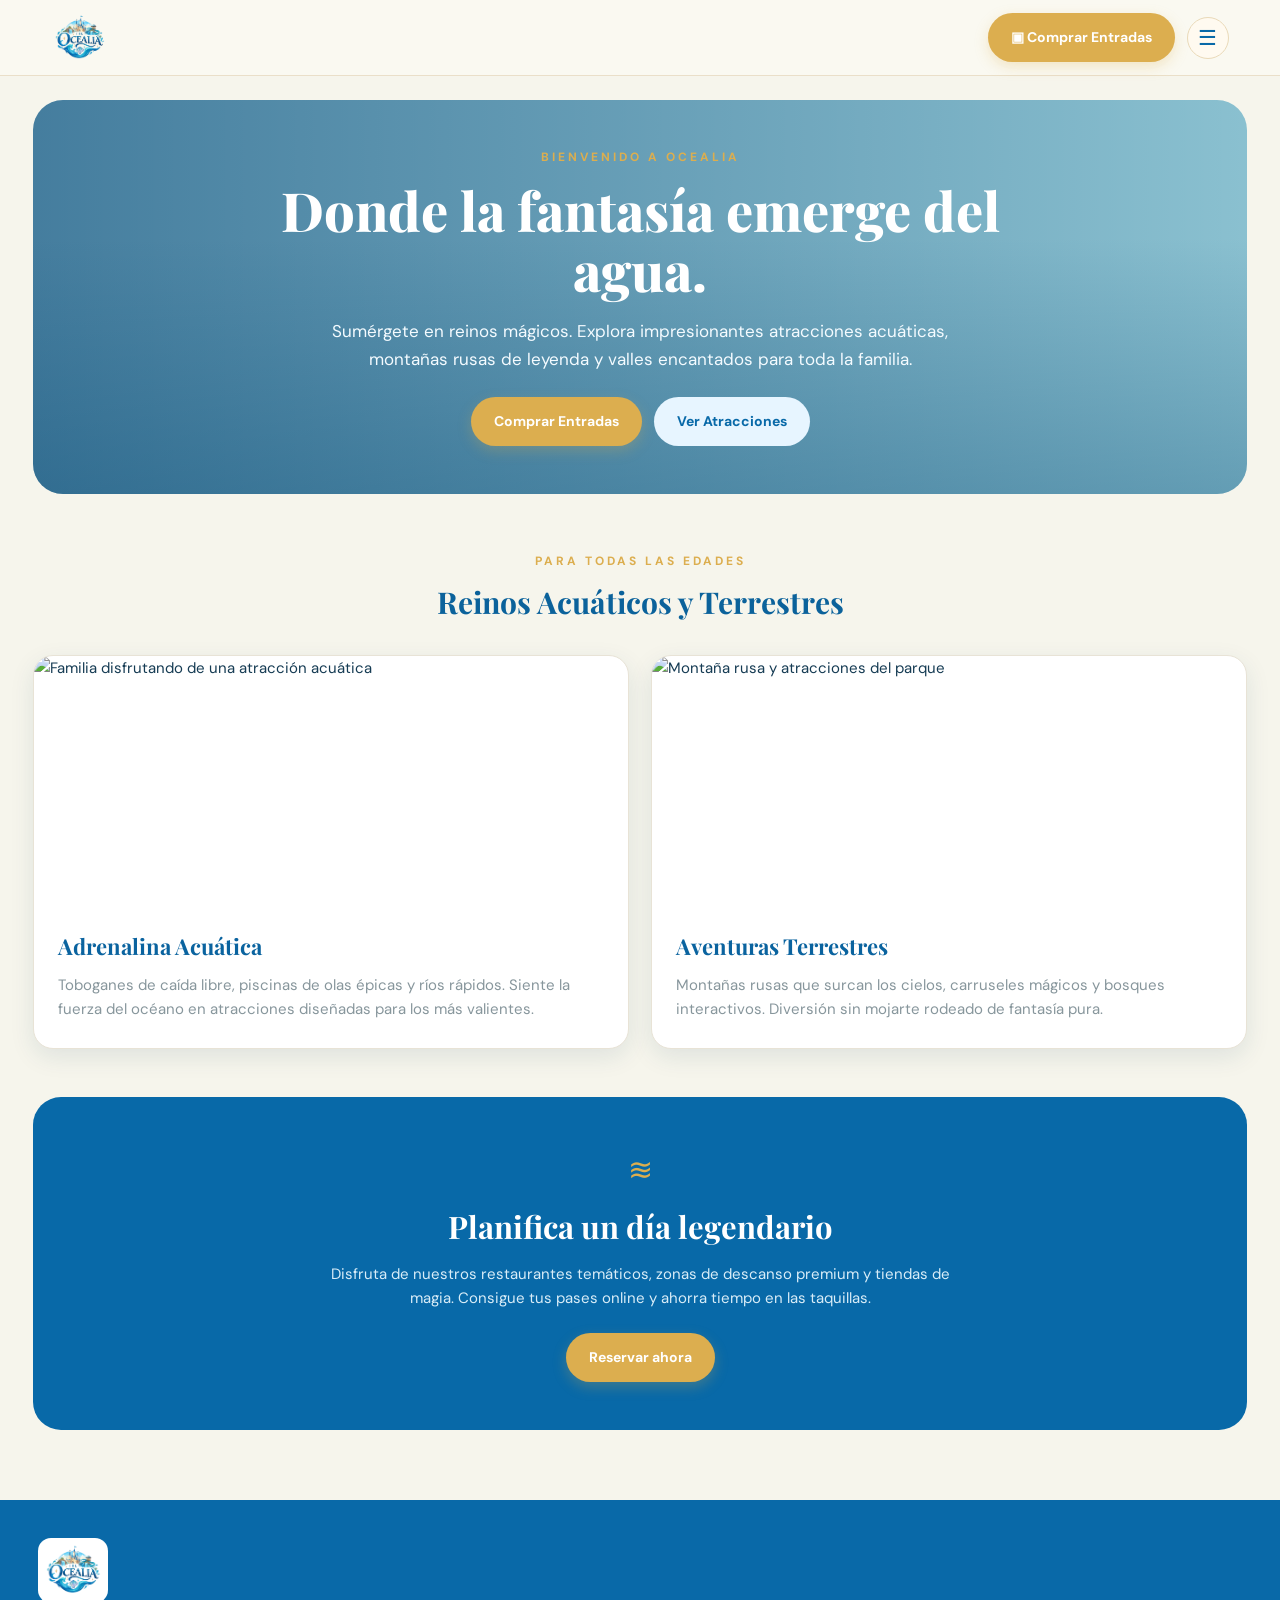
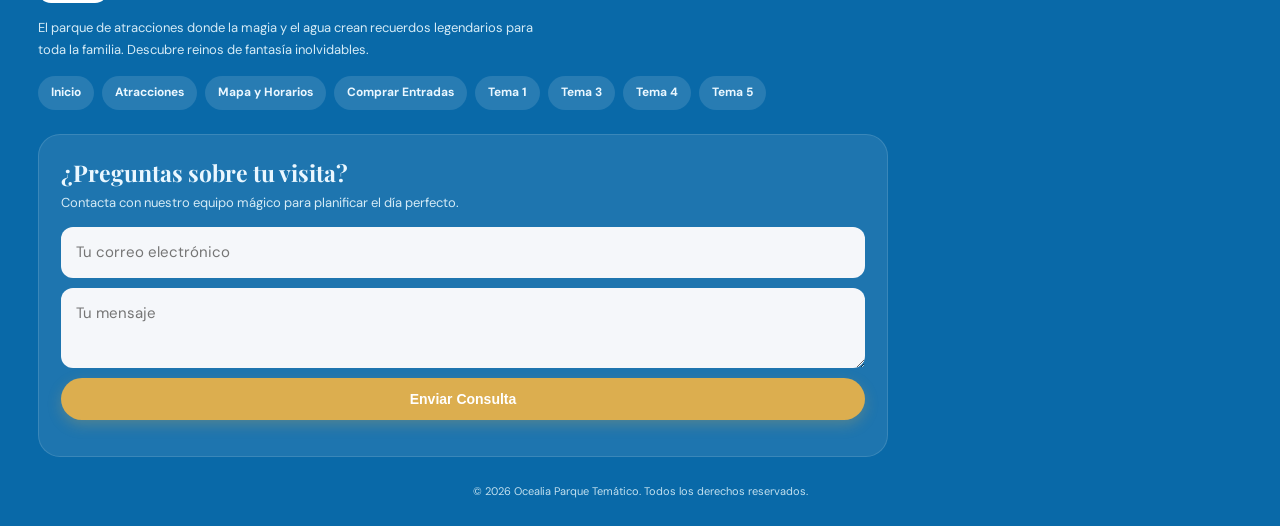
==== index.html @ dab4004b "first commit" ====
<!doctype html><html lang="es"><head><meta charset="utf-8"><meta name="viewport" content="width=device-width,initial-scale=1"><meta name="theme-color" content="#0869a8"><title>Parque de Atracciones Fantasía Acuática | Ocealia</title><link rel="stylesheet" href="styles.css"></head><body><header class="site-header"><a class="brand" href="index.html" aria-label="Ocealia inicio"><img src="assets/logo-ocealia.png" alt="Logotipo de Ocealia"></a><div class="header-actions"><a class="btn btn-gold" href="attractions.html">▣ Comprar Entradas</a><button class="menu-toggle" aria-label="Abrir menú" aria-expanded="false">☰</button></div><nav class="nav"><a href="index.html">Inicio</a><a href="attractions.html">Atracciones</a><a href="careers.html">Tema 1</a><a href="tema2.html">Tema 2</a><a href="tema3.html">Tema 3</a><a href="tema4.html">Tema 4</a><a href="tema5.html">Tema 5</a></nav></header><main><section class="hero"><div class="hero-content"><div class="eyebrow">Bienvenido a Ocealia</div><h1>Donde la fantasía emerge del agua.</h1><p>Sumérgete en reinos mágicos. Explora impresionantes atracciones acuáticas, montañas rusas de leyenda y valles encantados para toda la familia.</p><div class="hero-buttons"><a class="btn btn-gold" href="#entradas">Comprar Entradas</a><a class="btn btn-light" href="attractions.html">Ver Atracciones</a></div></div></section><section class="section-heading"><div class="eyebrow">Para todas las edades</div><h2>Reinos Acuáticos y Terrestres</h2></section><section class="feature-grid"><article class="feature-card"><img src="https://files.cdn-files-a.com/uploads/12436920/800_6ad27c5ea5ab6.jpg" alt="Familia disfrutando de una atracción acuática"><div class="feature-copy"><h3>Adrenalina Acuática</h3><p>Toboganes de caída libre, piscinas de olas épicas y ríos rápidos. Siente la fuerza del océano en atracciones diseñadas para los más valientes.</p></div></article><article class="feature-card"><img src="https://files.cdn-files-a.com/uploads/12436920/800_6ad27c717a47e.png" alt="Montaña rusa y atracciones del parque"><div class="feature-copy"><h3>Aventuras Terrestres</h3><p>Montañas rusas que surcan los cielos, carruseles mágicos y bosques interactivos. Diversión sin mojarte rodeado de fantasía pura.</p></div></article></section><section class="blue-cta" id="entradas"><div class="wave">≋</div><h2>Planifica un día legendario</h2><p>Disfruta de nuestros restaurantes temáticos, zonas de descanso premium y tiendas de magia. Consigue tus pases online y ahorra tiempo en las taquillas.</p><a class="btn btn-gold" href="attractions.html">Reservar ahora</a></section></main><footer class="footer"><div class="footer-inner"><img class="footer-brand" src="assets/logo-ocealia.png" alt="Ocealia"><p>El parque de atracciones donde la magia y el agua crean recuerdos legendarios para toda la familia. Descubre reinos de fantasía inolvidables.</p><nav class="footer-links"><a href="index.html">Inicio</a><a href="attractions.html">Atracciones</a><a href="tema2.html">Mapa y Horarios</a><a href="index.html#entradas">Comprar Entradas</a><a href="careers.html">Tema 1</a><a href="tema3.html">Tema 3</a><a href="tema4.html">Tema 4</a><a href="tema5.html">Tema 5</a></nav><div class="contact-box"><h3>¿Preguntas sobre tu visita?</h3><p>Contacta con nuestro equipo mágico para planificar el día perfecto.</p><form data-demo><div class="form-row"><input type="email" placeholder="Tu correo electrónico" required><textarea placeholder="Tu mensaje" required></textarea></div><button class="btn btn-gold" type="submit">Enviar Consulta</button><p class="form-message" aria-live="polite"></p></form></div><div class="copyright">© 2026 Ocealia Parque Temático. Todos los derechos reservados.</div></div></footer><script src="script.js"></script></body></html>
---- styles.css ----
@import url('https://fonts.googleapis.com/css2?family=DM+Sans:wght@400;500;600;700&family=Playfair+Display:wght@600;700;800&display=swap');
:root{--blue:#0869a8;--blue2:#0879bb;--deep:#064e81;--gold:#dcae4f;--cream:#f6f5ec;--ink:#153b53;--muted:#788d96;--white:#fff;--shadow:0 8px 24px rgba(15,69,94,.10)}*{box-sizing:border-box}html{scroll-behavior:smooth}body{margin:0;background:var(--cream);color:var(--ink);font-family:'DM Sans',Arial,sans-serif;font-size:15px;line-height:1.65}a{color:inherit;text-decoration:none}img{max-width:100%;display:block}.site-header{height:76px;padding:12px clamp(18px,4vw,56px);display:flex;align-items:center;justify-content:space-between;background:rgba(250,249,241,.96);border-bottom:1px solid #eadfc9;position:sticky;top:0;z-index:10}.brand img{width:58px;height:52px;object-fit:contain}.header-actions{display:flex;align-items:center;gap:12px}.btn{border:0;border-radius:999px;padding:13px 23px;display:inline-flex;align-items:center;justify-content:center;font-weight:700;font-size:14px;cursor:pointer;transition:transform .2s,filter .2s}.btn:hover{transform:translateY(-2px);filter:brightness(1.04)}.btn-gold{background:var(--gold);color:white;box-shadow:0 5px 14px #d9ad4b44}.btn-light{background:#e7f5ff;color:var(--blue)}.menu-toggle{width:42px;height:42px;border-radius:50%;border:1px solid #e9d9b8;background:#fffaf0;color:var(--blue);font-size:21px;cursor:pointer}.nav{display:none;position:absolute;right:24px;top:68px;background:white;padding:14px;border-radius:16px;box-shadow:var(--shadow);min-width:210px}.nav.open{display:grid;gap:4px}.nav a{padding:9px 12px;border-radius:9px}.nav a:hover{background:#edf7fb;color:var(--blue)}main{max-width:1320px;margin:auto;padding:24px clamp(14px,2.6vw,34px) 70px}.hero{min-height:370px;border-radius:30px;overflow:hidden;position:relative;display:flex;align-items:center;justify-content:center;text-align:center;color:#fff;padding:48px 7%;background:linear-gradient(90deg,rgba(0,79,128,.72),rgba(0,125,172,.44)),url('https://files.cdn-files-a.com/uploads/12436920/800_6ad27c0fa3b76.jpg') center/cover}.hero:after{content:'';position:absolute;inset:0;background:linear-gradient(0deg,rgba(0,67,110,.28),transparent 65%);pointer-events:none}.hero-content{position:relative;z-index:1;max-width:780px}.eyebrow{font-size:12px;letter-spacing:3px;text-transform:uppercase;color:var(--gold);font-weight:700}.hero h1,.page-intro h1{font:800 clamp(32px,5vw,54px)/1.12 'Playfair Display',Georgia,serif;margin:12px 0 16px}.hero p{max-width:690px;margin:0 auto 24px;color:#f4fbff;font-size:17px}.hero-buttons{display:flex;gap:12px;justify-content:center;flex-wrap:wrap}.section-heading{text-align:center;margin:58px auto 28px}.section-heading h2,.blue-cta h2,.page-intro h1{font-family:'Playfair Display',Georgia,serif}.section-heading h2{font-size:30px;margin:6px 0 8px;color:#0b629b}.section-heading p{color:#78909a;margin:0}.feature-grid{display:grid;grid-template-columns:repeat(2,minmax(0,1fr));gap:22px}.feature-card,.attraction-card,.info-card,.job-card{background:white;border:1px solid #e8e3d6;border-radius:20px;overflow:hidden;box-shadow:var(--shadow)}.feature-card img{height:250px;width:100%;object-fit:cover}.feature-copy{padding:22px 24px 26px}.feature-copy h3,.attraction-copy h3{font-family:'Playfair Display',Georgia,serif;margin:0 0 8px;color:#0a639f;font-size:22px}.feature-copy p{margin:0;color:#87969c}.blue-cta{margin:48px 0 0;border-radius:28px;background:var(--blue);color:white;text-align:center;padding:48px 24px}.blue-cta .wave{font-size:30px;color:var(--gold)}.blue-cta h2{font-size:31px;margin:6px 0 10px}.blue-cta p{max-width:650px;margin:0 auto 22px;color:#d9edf8}.page-intro{text-align:center;padding:34px 8% 25px}.page-intro h1{font-size:clamp(34px,4.5vw,50px);color:#075f99}.page-intro p{max-width:820px;margin:12px auto;color:#7c8f96}.pills{display:flex;gap:9px;justify-content:center;flex-wrap:wrap;margin:18px 0}.pill{font-size:12px;border-radius:99px;background:#e5f4fb;color:#0a6ba6;padding:7px 13px;font-weight:700}.attraction-grid{display:grid;grid-template-columns:repeat(2,minmax(0,1fr));gap:18px}.attraction-card{border-radius:17px}.attraction-card img{height:210px;width:100%;object-fit:cover;background:#c8e8f2}.attraction-copy{padding:16px 18px 18px}.tag-row{display:flex;gap:7px;align-items:center;flex-wrap:wrap;margin-bottom:8px}.tag{font-size:10px;text-transform:uppercase;letter-spacing:.7px;font-weight:800;color:#0c77b6}.tag.gold{color:#c28d2d}.attraction-copy h3{font-size:19px}.attraction-copy p{font-size:13px;color:#81939a;margin:6px 0}.stars{color:#e1b346;letter-spacing:2px;font-size:13px}.section-title-row{display:flex;justify-content:space-between;align-items:end;margin:36px 0 16px}.section-title-row h2{font:700 28px 'Playfair Display',Georgia,serif;color:#08649e;margin:0}.section-title-row p{margin:4px 0;color:#82939a}.footer{background:#0969a8;color:#eaf7ff;padding:38px clamp(16px,3vw,38px) 26px}.footer-inner{max-width:1320px;margin:auto}.footer-brand{width:70px;height:65px;object-fit:contain;background:#fff;border-radius:13px;padding:4px;margin-bottom:14px}.footer p{font-size:13px;max-width:500px;color:#d5ebf6}.footer-links{display:flex;gap:8px;flex-wrap:wrap;margin:16px 0 24px}.footer-links a{background:#ffffff20;border-radius:99px;padding:7px 13px;font-size:12px;font-weight:700}.contact-box{background:#ffffff16;border:1px solid #ffffff20;border-radius:22px;padding:22px;max-width:850px}.contact-box h3{font:700 23px 'Playfair Display',Georgia,serif;margin:0 0 4px}.contact-box p{margin:0 0 14px}.form-row{display:grid;gap:10px}.contact-box input,.contact-box textarea,.contact-box select{width:100%;border:0;border-radius:12px;background:#f5f7fa;padding:13px 15px;font:inherit;color:#345}.contact-box textarea{min-height:80px;resize:vertical}.contact-box .btn{width:100%;margin-top:10px}.copyright{text-align:center;color:#c2e0ef;font-size:11px;margin:25px auto 0}.two-col{display:grid;grid-template-columns:repeat(2,minmax(0,1fr));gap:16px}.info-card{padding:20px}.info-card h3{font:700 19px 'Playfair Display',Georgia,serif;color:#0868a5;margin:0 0 7px}.info-card p{color:#7e9199;margin:0;font-size:14px}.career-hero{display:grid;grid-template-columns:1fr 1fr;gap:22px;align-items:center;padding:30px 0}.career-hero img{width:100%;height:280px;object-fit:cover;border-radius:22px;box-shadow:var(--shadow)}.career-hero h1{font:800 clamp(30px,4vw,46px)/1.15 'Playfair Display',Georgia,serif;color:#08649e;margin:10px 0}.career-hero p{color:#7c8e95}.process-grid{display:grid;grid-template-columns:repeat(2,minmax(0,1fr));gap:12px}.step{background:white;border:1px solid #e7dfcf;border-radius:15px;padding:16px}.step b{display:block;color:var(--gold);font:800 20px 'Playfair Display',Georgia,serif}.job-list{display:grid;gap:10px}.job-card{padding:17px 20px;display:flex;align-items:flex-start;justify-content:space-between;gap:14px}.job-card h3{margin:0;font:700 18px 'Playfair Display',Georgia,serif;color:#0768a4}.job-card p{margin:4px 0;color:#819198;font-size:13px}.job-card .pill{white-space:nowrap;align-self:center}.empty-hero{padding:46px 20px;text-align:center;background:linear-gradient(135deg,#e4f6fa,#f8f5e9);border-radius:24px}.empty-hero h1{font:800 42px 'Playfair Display',Georgia,serif;color:#08649e;margin:0 0 10px}.empty-hero p{color:#718b95;max-width:620px;margin:auto}.filters{display:flex;gap:8px;flex-wrap:wrap;justify-content:center;margin:18px 0 25px}.filters button{border:1px solid #d5e8ee;background:#fff;border-radius:99px;padding:9px 14px;color:#0870aa;font:600 12px 'DM Sans',sans-serif;cursor:pointer}.filters button.active{background:var(--blue);color:white}.hidden{display:none!important}@media(max-width:700px){.site-header{height:64px;padding:8px 14px}.brand img{width:48px;height:46px}.header-actions>.btn{padding:10px 13px;font-size:11px}.menu-toggle{width:37px;height:37px}.hero{min-height:340px;border-radius:22px;padding:34px 7%}.hero p{font-size:14px}.feature-grid,.attraction-grid,.two-col,.career-hero{grid-template-columns:1fr}.feature-card img{height:210px}.attraction-card img{height:190px}.section-heading{margin-top:42px}.blue-cta{padding:36px 18px}.blue-cta h2{font-size:26px}.page-intro{padding:25px 2% 16px}.career-hero img{height:220px}.job-card{display:block}.job-card .pill{display:inline-flex;margin-top:8px}.process-grid{grid-template-columns:1fr}.contact-box{padding:17px}.footer{padding:30px 15px 22px}}

/* Estilos compatibles para las secciones de Recursos Humanos de careers.html */
.career-section{padding:34px 0 12px}
.career-section>.container{max-width:1320px;margin:0 auto;padding:0 clamp(14px,2.6vw,34px)}
.career-section h2{font:700 clamp(25px,3vw,32px)/1.2 'Playfair Display',Georgia,serif;color:#08649e;margin:5px 0 12px}
.career-section h3{font:700 18px/1.3 'Playfair Display',Georgia,serif;color:#0868a5;margin:0 0 8px}
.career-section p{color:#7e9199}
.person-grid,.service-grid,.job-grid{display:grid;grid-template-columns:repeat(2,minmax(0,1fr));gap:12px;margin:18px 0 24px}
.person,.process-step{background:#fff;border:1px solid #e8e3d6;border-radius:16px;padding:18px;box-shadow:var(--shadow)}
.person h3{margin-bottom:6px}
.person b{color:#0a6ba6;font-size:13px}
.person p,.process-step p{font-size:13px;color:#7e9199;margin:6px 0 0}
.service-grid .info-card{padding:18px 20px}
.service-grid .info-card:not(:has(p)){font-weight:700;color:#0868a5;display:flex;align-items:center;min-height:66px}
.filters .tag{display:inline-flex;background:#e5f4fb;border:1px solid #d5e8ee;border-radius:999px;padding:8px 13px;color:#0870aa;font-size:12px;letter-spacing:0;text-transform:none}
.process-grid{margin:18px 0 26px}
.process-step .number{font:800 20px 'Playfair Display',Georgia,serif;color:var(--gold);margin-bottom:5px}
.job-grid{grid-template-columns:1fr}
.job-grid .job-card{display:block;padding:18px 20px}
.job-grid .job-card .tag{display:inline-flex;background:#e5f4fb;border-radius:999px;padding:5px 10px;margin-bottom:8px}
.job-grid .job-card h3{margin-bottom:6px}
.job-grid .small{display:inline-block;color:#b1842d;font-size:12px;font-weight:700;margin-top:7px}
.form-panel{background:var(--blue);color:#fff;border-radius:22px;padding:24px;margin:28px 0 8px}
.form-panel h2{color:#fff!important}
.form-panel p{color:#d9edf8}
.form-panel form{display:grid;gap:10px}
.form-panel input,.form-panel select,.form-panel textarea{width:100%;border:0;border-radius:11px;background:#f5f7fa;padding:12px 14px;font:inherit;color:#345}
.form-panel .btn{background:var(--gold);color:white;width:100%}
.form-panel .notice{font-size:13px;color:#fff}
.actions{display:flex;gap:10px;flex-wrap:wrap;justify-content:center;margin-top:18px}
.btn.light{background:#e7f5ff;color:var(--blue)}
@media(max-width:700px){.career-section{padding-top:24px}.person-grid,.service-grid,.job-grid{grid-template-columns:1fr}.form-panel{padding:18px}.career-section>.container{padding-left:14px;padding-right:14px}}

/* Tarjetas de los apartados de Recursos Humanos */
.hr-functions .info-card,.hr-pillars .info-card,.hr-benefits .info-card{position:relative;min-height:92px;padding:20px 22px 20px 64px;display:flex;flex-direction:column;justify-content:center;transition:transform .2s,box-shadow .2s}
.hr-functions .info-card:hover,.hr-pillars .info-card:hover,.hr-benefits .info-card:hover{transform:translateY(-3px);box-shadow:0 12px 28px #174b6417}
.hr-functions .info-card h3,.hr-pillars .info-card h3,.hr-benefits .info-card h3{margin:0 0 5px}
.hr-functions .info-card p,.hr-pillars .info-card p,.hr-benefits .info-card p{margin:0}
.hr-number,.hr-symbol{position:absolute;left:19px;top:50%;transform:translateY(-50%);width:32px;height:32px;border-radius:50%;display:flex;align-items:center;justify-content:center;background:#e5f4fb;color:#0870aa;font-weight:800;font-size:12px}
.hr-symbol{background:#fbf1d9;color:#b1842d;font-size:18px}
.hr-benefits .info-card{min-height:120px}
@media(max-width:700px){.hr-functions .info-card,.hr-pillars .info-card,.hr-benefits .info-card{min-height:80px;padding:17px 16px 17px 58px}.hr-number,.hr-symbol{left:15px}}
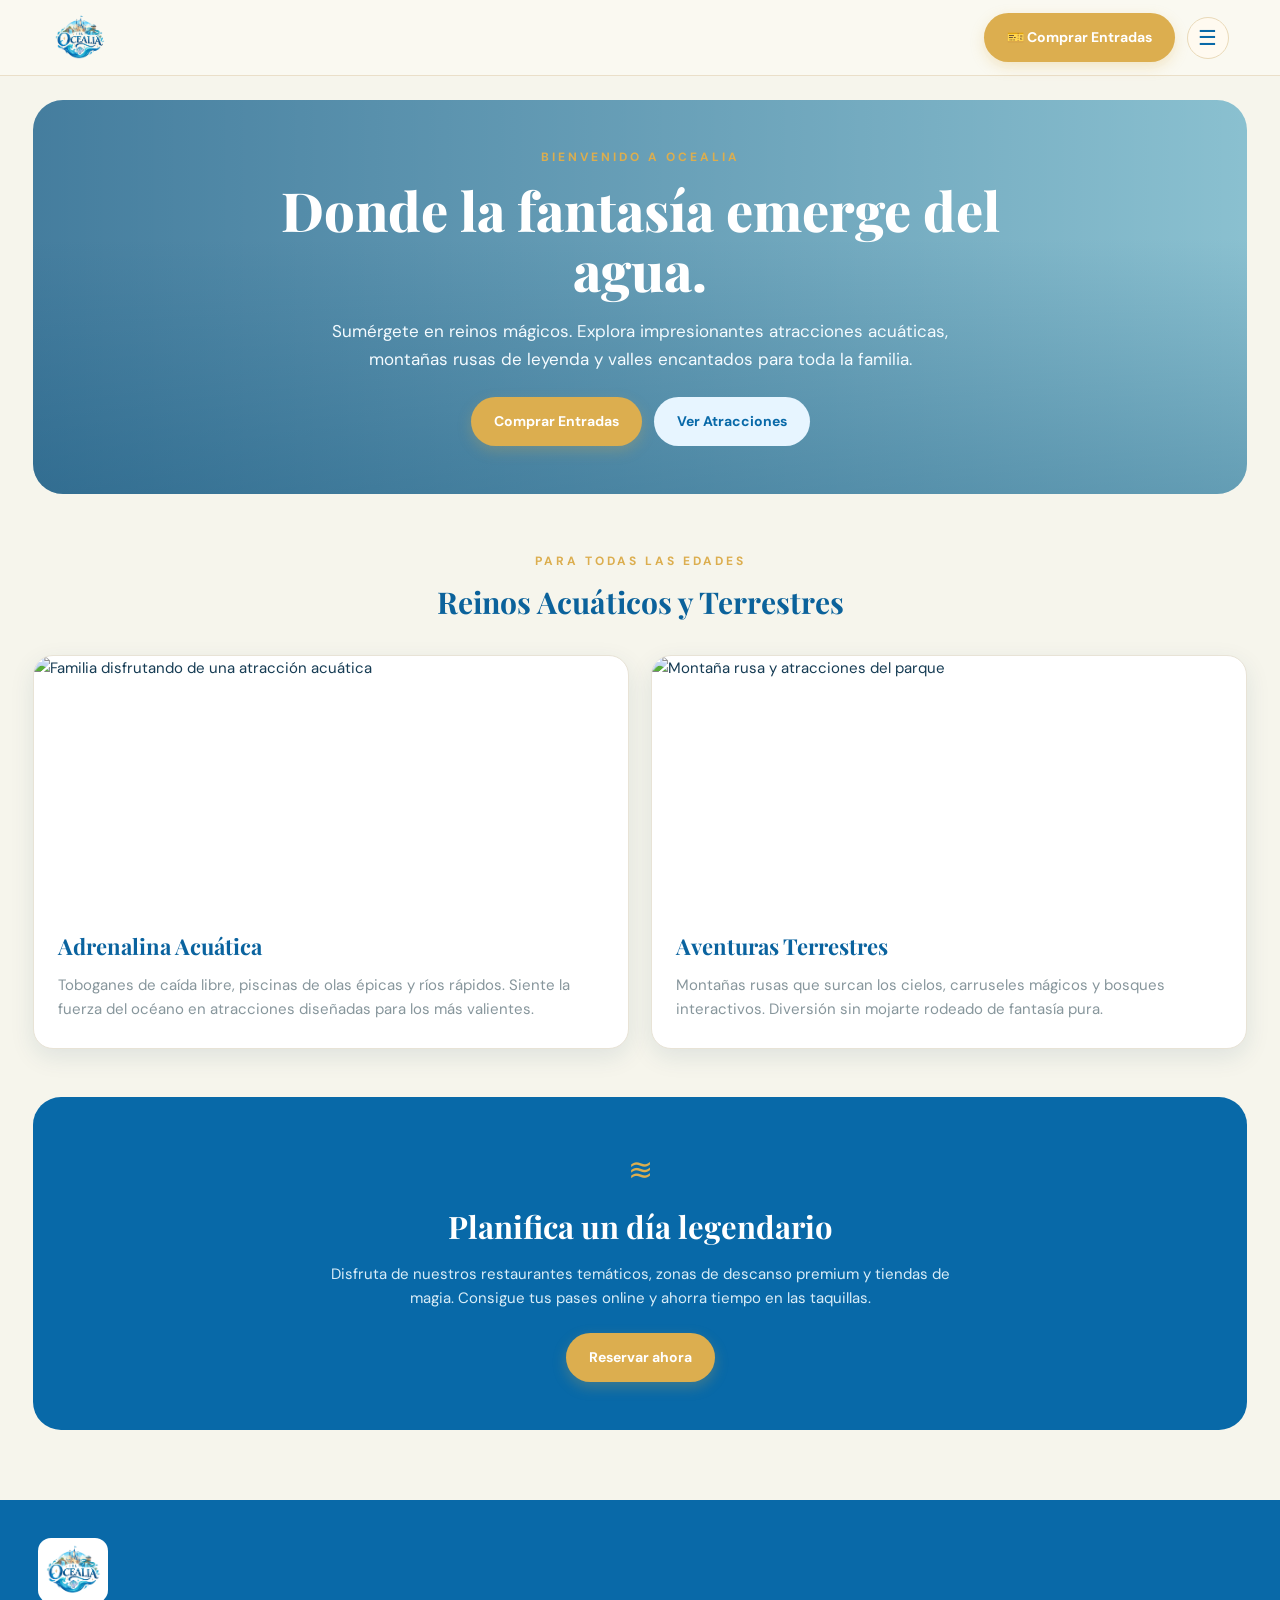
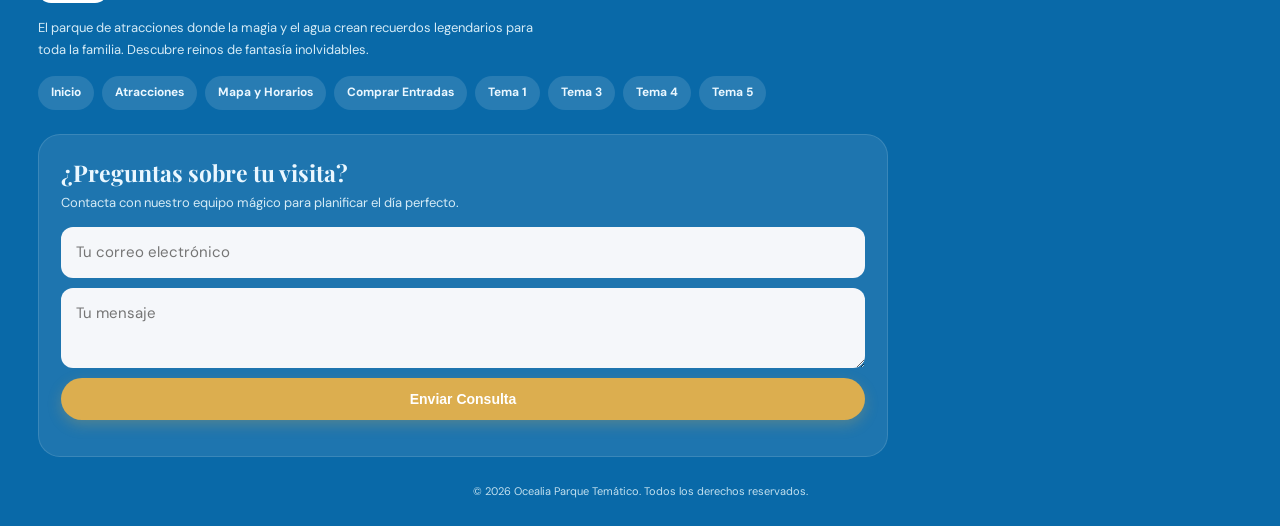
==== commit 7115a394: "Update index.html" ====
--- a/index.html
+++ b/index.html
@@ -1 +1 @@
-<!doctype html><html lang="es"><head><meta charset="utf-8"><meta name="viewport" content="width=device-width,initial-scale=1"><meta name="theme-color" content="#0869a8"><title>Parque de Atracciones Fantasía Acuática | Ocealia</title><link rel="stylesheet" href="styles.css"></head><body><header class="site-header"><a class="brand" href="index.html" aria-label="Ocealia inicio"><img src="assets/logo-ocealia.png" alt="Logotipo de Ocealia"></a><div class="header-actions"><a class="btn btn-gold" href="attractions.html">▣ Comprar Entradas</a><button class="menu-toggle" aria-label="Abrir menú" aria-expanded="false">☰</button></div><nav class="nav"><a href="index.html">Inicio</a><a href="attractions.html">Atracciones</a><a href="careers.html">Tema 1</a><a href="tema2.html">Tema 2</a><a href="tema3.html">Tema 3</a><a href="tema4.html">Tema 4</a><a href="tema5.html">Tema 5</a></nav></header><main><section class="hero"><div class="hero-content"><div class="eyebrow">Bienvenido a Ocealia</div><h1>Donde la fantasía emerge del agua.</h1><p>Sumérgete en reinos mágicos. Explora impresionantes atracciones acuáticas, montañas rusas de leyenda y valles encantados para toda la familia.</p><div class="hero-buttons"><a class="btn btn-gold" href="#entradas">Comprar Entradas</a><a class="btn btn-light" href="attractions.html">Ver Atracciones</a></div></div></section><section class="section-heading"><div class="eyebrow">Para todas las edades</div><h2>Reinos Acuáticos y Terrestres</h2></section><section class="feature-grid"><article class="feature-card"><img src="https://files.cdn-files-a.com/uploads/12436920/800_6ad27c5ea5ab6.jpg" alt="Familia disfrutando de una atracción acuática"><div class="feature-copy"><h3>Adrenalina Acuática</h3><p>Toboganes de caída libre, piscinas de olas épicas y ríos rápidos. Siente la fuerza del océano en atracciones diseñadas para los más valientes.</p></div></article><article class="feature-card"><img src="https://files.cdn-files-a.com/uploads/12436920/800_6ad27c717a47e.png" alt="Montaña rusa y atracciones del parque"><div class="feature-copy"><h3>Aventuras Terrestres</h3><p>Montañas rusas que surcan los cielos, carruseles mágicos y bosques interactivos. Diversión sin mojarte rodeado de fantasía pura.</p></div></article></section><section class="blue-cta" id="entradas"><div class="wave">≋</div><h2>Planifica un día legendario</h2><p>Disfruta de nuestros restaurantes temáticos, zonas de descanso premium y tiendas de magia. Consigue tus pases online y ahorra tiempo en las taquillas.</p><a class="btn btn-gold" href="attractions.html">Reservar ahora</a></section></main><footer class="footer"><div class="footer-inner"><img class="footer-brand" src="assets/logo-ocealia.png" alt="Ocealia"><p>El parque de atracciones donde la magia y el agua crean recuerdos legendarios para toda la familia. Descubre reinos de fantasía inolvidables.</p><nav class="footer-links"><a href="index.html">Inicio</a><a href="attractions.html">Atracciones</a><a href="tema2.html">Mapa y Horarios</a><a href="index.html#entradas">Comprar Entradas</a><a href="careers.html">Tema 1</a><a href="tema3.html">Tema 3</a><a href="tema4.html">Tema 4</a><a href="tema5.html">Tema 5</a></nav><div class="contact-box"><h3>¿Preguntas sobre tu visita?</h3><p>Contacta con nuestro equipo mágico para planificar el día perfecto.</p><form data-demo><div class="form-row"><input type="email" placeholder="Tu correo electrónico" required><textarea placeholder="Tu mensaje" required></textarea></div><button class="btn btn-gold" type="submit">Enviar Consulta</button><p class="form-message" aria-live="polite"></p></form></div><div class="copyright">© 2026 Ocealia Parque Temático. Todos los derechos reservados.</div></div></footer><script src="script.js"></script></body></html>+<!doctype html><html lang="es"><head><meta charset="utf-8"><meta name="viewport" content="width=device-width,initial-scale=1"><meta name="theme-color" content="#0869a8"><title>Parque de Atracciones Fantasía Acuática | Ocealia</title><link rel="stylesheet" href="styles.css"></head><body><header class="site-header"><a class="brand" href="index.html" aria-label="Ocealia inicio"><img src="assets/logo-ocealia.png" alt="Logotipo de Ocealia"></a><div class="header-actions"><a class="btn btn-gold" href="attractions.html">🎫 Comprar Entradas</a><button class="menu-toggle" aria-label="Abrir menú" aria-expanded="false">☰</button></div><nav class="nav"><a href="index.html">Inicio</a><a href="attractions.html">Atracciones</a><a href="careers.html">Tema 1</a><a href="tema2.html">Tema 2</a><a href="tema3.html">Tema 3</a><a href="tema4.html">Tema 4</a><a href="tema5.html">Tema 5</a></nav></header><main><section class="hero"><div class="hero-content"><div class="eyebrow">Bienvenido a Ocealia</div><h1>Donde la fantasía emerge del agua.</h1><p>Sumérgete en reinos mágicos. Explora impresionantes atracciones acuáticas, montañas rusas de leyenda y valles encantados para toda la familia.</p><div class="hero-buttons"><a class="btn btn-gold" href="#entradas">Comprar Entradas</a><a class="btn btn-light" href="attractions.html">Ver Atracciones</a></div></div></section><section class="section-heading"><div class="eyebrow">Para todas las edades</div><h2>Reinos Acuáticos y Terrestres</h2></section><section class="feature-grid"><article class="feature-card"><img src="https://files.cdn-files-a.com/uploads/12436920/800_6ad27c5ea5ab6.jpg" alt="Familia disfrutando de una atracción acuática"><div class="feature-copy"><h3>Adrenalina Acuática</h3><p>Toboganes de caída libre, piscinas de olas épicas y ríos rápidos. Siente la fuerza del océano en atracciones diseñadas para los más valientes.</p></div></article><article class="feature-card"><img src="https://files.cdn-files-a.com/uploads/12436920/800_6ad27c717a47e.png" alt="Montaña rusa y atracciones del parque"><div class="feature-copy"><h3>Aventuras Terrestres</h3><p>Montañas rusas que surcan los cielos, carruseles mágicos y bosques interactivos. Diversión sin mojarte rodeado de fantasía pura.</p></div></article></section><section class="blue-cta" id="entradas"><div class="wave">≋</div><h2>Planifica un día legendario</h2><p>Disfruta de nuestros restaurantes temáticos, zonas de descanso premium y tiendas de magia. Consigue tus pases online y ahorra tiempo en las taquillas.</p><a class="btn btn-gold" href="attractions.html">Reservar ahora</a></section></main><footer class="footer"><div class="footer-inner"><img class="footer-brand" src="assets/logo-ocealia.png" alt="Ocealia"><p>El parque de atracciones donde la magia y el agua crean recuerdos legendarios para toda la familia. Descubre reinos de fantasía inolvidables.</p><nav class="footer-links"><a href="index.html">Inicio</a><a href="attractions.html">Atracciones</a><a href="tema2.html">Mapa y Horarios</a><a href="index.html#entradas">Comprar Entradas</a><a href="careers.html">Tema 1</a><a href="tema3.html">Tema 3</a><a href="tema4.html">Tema 4</a><a href="tema5.html">Tema 5</a></nav><div class="contact-box"><h3>¿Preguntas sobre tu visita?</h3><p>Contacta con nuestro equipo mágico para planificar el día perfecto.</p><form data-demo><div class="form-row"><input type="email" placeholder="Tu correo electrónico" required><textarea placeholder="Tu mensaje" required></textarea></div><button class="btn btn-gold" type="submit">Enviar Consulta</button><p class="form-message" aria-live="polite"></p></form></div><div class="copyright">© 2026 Ocealia Parque Temático. Todos los derechos reservados.</div></div></footer><script src="script.js"></script></body></html>
--- a/styles.css
+++ b/styles.css
@@ -42,3 +42,18 @@
 .hr-symbol{background:#fbf1d9;color:#b1842d;font-size:18px}
 .hr-benefits .info-card{min-height:120px}
 @media(max-width:700px){.hr-functions .info-card,.hr-pillars .info-card,.hr-benefits .info-card{min-height:80px;padding:17px 16px 17px 58px}.hr-number,.hr-symbol{left:15px}}
+
+/* Tema 2: análisis y descripción de puestos */
+.topic-main{padding-top:20px}
+.topic-hero{position:relative;overflow:hidden;border-radius:28px;padding:clamp(28px,5vw,58px);background:linear-gradient(125deg,#064e81 0%,#0879bb 70%,#45a8c9 100%);color:white;box-shadow:var(--shadow)}
+.topic-hero:after{content:'≋';position:absolute;right:3%;bottom:-65px;font-size:clamp(180px,26vw,330px);line-height:1;color:#ffffff12;pointer-events:none}
+.topic-hero>*{position:relative;z-index:1}.topic-hero .eyebrow{color:#f1cb76}.topic-hero h1{max-width:850px;font:800 clamp(34px,5vw,56px)/1.1 'Playfair Display',Georgia,serif;margin:13px 0 16px}.topic-hero p{max-width:800px;color:#e1f3fa;font-size:16px}.topic-tags{display:flex;gap:8px;flex-wrap:wrap;margin:20px 0 24px}.topic-tags .pill{background:#ffffff1b;border:1px solid #ffffff35;color:#fff}
+.topic-progress{margin:28px 0 8px;padding:22px 25px;background:#fff;border:1px solid #e8e3d6;border-radius:20px;box-shadow:var(--shadow);display:grid;grid-template-columns:1fr minmax(200px,300px);gap:24px;align-items:center}.topic-progress h2{font:700 25px 'Playfair Display',Georgia,serif;color:#08649e;margin:4px 0}.topic-progress p{color:#7e9199;margin:0;font-size:13px}.progress-number{display:grid;gap:4px}.progress-number strong{font:700 22px 'Playfair Display',Georgia,serif;color:#0869a8}.progress-number>span{font-size:12px;color:#82939a}.progress-track{height:8px;background:#e6f1f5;border-radius:99px;overflow:hidden;margin-top:6px}.progress-track span{display:block;height:100%;width:0;background:linear-gradient(90deg,#0879bb,#dcae4f);border-radius:99px;transition:width .3s}
+.topic-content{padding-top:12px}.topic-steps{display:grid;gap:14px}.topic-step{background:#fff;border:1px solid #e8e3d6;border-radius:20px;overflow:hidden;box-shadow:var(--shadow);scroll-margin-top:95px}.topic-step-top{display:grid;grid-template-columns:48px 1fr auto;gap:16px;align-items:center;padding:22px 24px}.topic-step-number{width:46px;height:46px;display:flex;align-items:center;justify-content:center;border-radius:15px;background:#e5f4fb;color:#0870aa;font:800 17px 'Playfair Display',Georgia,serif}.topic-step-title .tag{display:inline-block;margin-bottom:4px}.topic-step-title h3{font:700 clamp(18px,2vw,22px)/1.25 'Playfair Display',Georgia,serif;color:#08649e;margin:0 0 5px}.topic-step-title p{color:#7e9199;font-size:13px;margin:0}.topic-check{display:flex;align-items:center;gap:7px;white-space:nowrap;color:#728992;font-size:11px;font-weight:700;cursor:pointer}.topic-check input{width:17px;height:17px;accent-color:#0879bb;cursor:pointer}.topic-step details{border-top:1px solid #edf0ec;background:#fffefa}.topic-step summary{padding:13px 24px;cursor:pointer;color:#0869a8;font-size:13px;font-weight:700;list-style:none;display:flex;align-items:center;justify-content:space-between}.topic-step summary::-webkit-details-marker{display:none}.topic-step summary:after{content:'＋';font-size:18px;color:#c18d2c}.topic-step details[open] summary:after{content:'−'}.topic-detail{padding:0 24px 22px;color:#6f858e;font-size:14px}.topic-detail p{margin:5px 0 10px}.topic-detail ul{padding-left:20px;margin:8px 0 16px}.topic-detail li{padding:3px 0}.writing-prompt{padding:14px 16px;background:#f0f8fb;border-left:3px solid var(--gold);border-radius:0 12px 12px 0}.writing-prompt strong{color:#08649e}.writing-prompt p{margin:4px 0 0;font-size:13px}.topic-tip{display:flex;gap:16px;align-items:flex-start;margin:30px 0;padding:22px 24px;border:1px solid #ebdfc2;border-radius:20px;background:#fffaf0}.topic-tip-icon{width:38px;height:38px;flex:0 0 38px;border-radius:50%;display:flex;align-items:center;justify-content:center;background:#f5e6bd;color:#a87921;font-size:22px}.topic-tip h2{font:700 21px 'Playfair Display',Georgia,serif;color:#08649e;margin:0 0 5px}.topic-tip p{color:#718790;margin:0;font-size:14px}.topic-end{margin-top:25px}.topic-end-buttons{display:flex;gap:10px;justify-content:center;flex-wrap:wrap;margin-top:20px}
+@media(max-width:700px){.topic-hero{padding:29px 22px;border-radius:22px}.topic-hero p{font-size:14px}.topic-progress{grid-template-columns:1fr;padding:19px;gap:16px}.topic-step-top{grid-template-columns:40px 1fr;gap:12px;padding:17px}.topic-step-number{width:40px;height:40px}.topic-check{grid-column:2;justify-self:start}.topic-step summary{padding:12px 17px}.topic-detail{padding:0 17px 18px}.topic-tip{padding:18px;gap:12px}.topic-tip h2{font-size:19px}}
+
+
+/* ===== TEMA 2 · DISEÑO EDITORIAL OCEALIA ===== */
+.t2-page{--t2-ink:#123c58;--t2-blue:#0876ad;--t2-aqua:#20a6b4;--t2-gold:#c99d4d;--t2-cream:#f7f4ec;color:var(--t2-ink)}
+.t2-page section{scroll-margin-top:105px}.t2-hero{max-width:1240px;margin:36px auto 24px;padding:54px 5%;min-height:340px;border-radius:28px;background:linear-gradient(120deg,#073e68,#0879ad 62%,#25a5b3);color:#fff;display:grid;grid-template-columns:1.2fr .8fr;gap:35px;align-items:center;overflow:hidden;position:relative}.t2-hero .eyebrow{color:#f2d99e;letter-spacing:2px}.t2-kicker{display:inline-block;margin-top:15px;padding:6px 13px;border:1px solid #e6c77d;border-radius:30px;color:#f5d99b;font-size:12px;letter-spacing:2px}.t2-hero h1{font:clamp(36px,5vw,58px)/1.06 Georgia,serif;margin:15px 0}.t2-hero p{max-width:600px;font-size:17px;line-height:1.7;color:#e8f4f8}.t2-hero-tags{display:flex;flex-wrap:wrap;gap:9px;margin-top:22px}.t2-hero-tags span{border:1px solid #ffffff55;border-radius:30px;padding:7px 12px;font-size:12px}.t2-hero-art{min-height:230px;display:grid;place-items:center;position:relative}.t2-orbit{position:absolute;font-size:190px;color:#ffffff20;right:15%;top:-40px}.t2-hero-card{position:relative;width:min(290px,100%);padding:28px;border-radius:20px;background:#ffffffed;color:#124563;box-shadow:0 20px 55px #00345255;transform:rotate(3deg)}.t2-hero-card span,.t2-hero-card small{display:block;color:#a17c36;letter-spacing:2px;font-size:10px}.t2-hero-card strong{display:block;font:26px/1.2 Georgia,serif;margin:22px 0}.t2-index{max-width:1160px;margin:0 auto 55px;padding:12px;display:flex;gap:8px;justify-content:center;flex-wrap:wrap;background:#f1f6f7;border-radius:16px}.t2-index a{padding:10px 13px;border-radius:10px;text-decoration:none;color:#164763;font-size:13px}.t2-index a:hover{background:#fff;box-shadow:0 5px 16px #0b42601a}.t2-index b{color:#bd9140;margin-right:5px}.t2-section{max-width:1160px;margin:0 auto;padding:48px 24px 62px}.t2-tint{max-width:none;background:linear-gradient(180deg,#f2f7f7,#f8f6ef)}.t2-tint>*{max-width:1112px;margin-left:auto;margin-right:auto}.t2-section-head{display:flex;gap:20px;align-items:flex-start;margin-bottom:32px}.t2-number{flex:0 0 58px;height:58px;border-radius:18px;background:#0b6fa4;color:white;display:grid;place-items:center;font:26px Georgia,serif;box-shadow:0 8px 20px #0b6fa433}.t2-section-head .eyebrow{color:#b58a3e;letter-spacing:2px;font-size:11px;font-weight:700}.t2-section-head h2{font:clamp(26px,3.2vw,38px)/1.15 Georgia,serif;margin:6px 0;color:#123e5b}.t2-job-grid{display:grid;grid-template-columns:repeat(2,minmax(0,1fr));gap:22px}.t2-job-card{background:white;border:1px solid #e1e9e9;border-radius:20px;padding:25px;box-shadow:0 10px 28px #17445b0c;border-top:5px solid #20a4b1}.t2-job-card.finance{border-top-color:#c69a4b}.t2-card-top{display:flex;align-items:center;gap:10px;margin-bottom:18px}.t2-icon{width:39px;height:39px;border-radius:13px;background:#e5f5f5;display:grid;place-items:center;color:#087aa1;font-size:22px}.finance .t2-icon{background:#f8f0df;color:#a17a32}.t2-label{font-size:10px;font-weight:800;letter-spacing:1.5px;color:#a17b38}.t2-job-card h3{font:25px/1.2 Georgia,serif;margin:0 0 10px}.t2-dept{font-size:13px;color:#668091}.t2-job-card h4{margin:22px 0 6px;color:#0875a1}.t2-job-card p,.t2-job-card li{line-height:1.65;font-size:14px}.t2-job-card details{border-top:1px solid #e8eeee;margin-top:13px;padding-top:12px}.t2-job-card summary{cursor:pointer;font-weight:700;color:#135273;list-style:none}.t2-job-card summary:after{content:'+';float:right;color:#bd9140;font-size:20px}.t2-job-card details[open] summary:after{content:'−'}.t2-job-card details ul{padding-left:20px}.t2-feature{display:grid;grid-template-columns:58px 1fr;gap:20px;padding:28px;background:white;border-radius:20px;box-shadow:0 10px 30px #17445b0d}.t2-feature-icon{width:54px;height:54px;border-radius:17px;background:#e4f4f4;color:#0878a2;display:grid;place-items:center;font-size:30px}.t2-feature h3,.t2-subtitle{font:26px Georgia,serif;margin:0 0 14px}.t2-feature p,.t2-method-grid p,.t2-method-grid li{font-size:14px;line-height:1.7}.t2-chip-list{display:flex;flex-wrap:wrap;gap:8px;padding:0;list-style:none}.t2-chip-list li{background:#edf6f5;border-radius:30px;padding:7px 12px;font-size:12px}.t2-question-grid{display:grid;grid-template-columns:repeat(2,1fr);gap:9px}.t2-question-grid div{padding:12px 15px;background:#f7f4ec;border-radius:10px;font-size:13px}.t2-subtitle{margin:35px 0 17px}.t2-method-grid{display:grid;grid-template-columns:1.3fr .7fr;gap:18px}.t2-method-grid article{background:#fff;border-radius:18px;padding:24px;border:1px solid #e4ebeb}.t2-method-grid article>span{color:#c69a4b;font:28px Georgia,serif}.t2-method-grid h3{font:22px Georgia,serif}.t2-table-wrap{margin:20px 0 30px;padding:24px;background:white;border-radius:18px;box-shadow:0 8px 25px #17445b0c;overflow-x:auto}.t2-table-wrap>h3{text-align:center;font:18px Georgia,serif;letter-spacing:1px}.t2-table-title{margin:20px 0 12px;padding:13px 17px;background:#0a6fa4;color:#fff;border-radius:10px;font:20px Georgia,serif}.t2-table{border-collapse:collapse;width:100%;font-size:14px}.t2-table th{background:#eaf3f4;text-align:left;color:#174b68}.t2-table th,.t2-table td{padding:12px 14px;border-bottom:1px solid #e8eeee;vertical-align:top}.t2-table td:first-child{width:32%;font-weight:700;color:#24536b}.t2-table tr:hover td{background:#fbfaf5}.t2-profile{background:white;border-radius:20px;overflow:hidden;margin:22px 0;box-shadow:0 10px 28px #17445b0c}.t2-profile-head{padding:24px 28px;background:linear-gradient(110deg,#0a4772,#0a83b0);color:white}.t2-profile-head.aqua{background:linear-gradient(110deg,#087a91,#24a9ad)}.t2-profile-head span{font-size:10px;letter-spacing:2px;color:#f3d99e}.t2-profile-head h3{font:26px Georgia,serif;margin:9px 0 0}.t2-profile-grid{padding:22px;display:grid;grid-template-columns:repeat(2,minmax(0,1fr));gap:14px}.t2-profile-grid article{padding:19px;background:#f7f8f5;border-radius:13px;border-left:3px solid #c9a45e}.t2-profile-grid h4{margin:0 0 12px;color:#0c709a;font:19px Georgia,serif}.t2-profile-grid p,.t2-profile-grid li{font-size:13px;line-height:1.65}.t2-profile-grid ul{padding-left:18px}.t2-profesiogram{background:#fff;border:1px solid #e2e9e8;border-radius:20px;padding:25px;margin:22px 0;box-shadow:0 9px 25px #17445b0b}.t2-prof-head{padding:22px;border-radius:15px;background:#eaf5f5}.t2-prof-head span{font-size:11px;letter-spacing:1.5px;font-weight:800;color:#a17b38}.t2-prof-head h3{font:25px Georgia,serif;margin:10px 0}.t2-prof-head li{line-height:1.7;font-size:14px}.t2-profesiogram>h4{font:20px Georgia,serif;color:#0b719a;margin:26px 0 10px}.t2-rating-table{width:100%;border-collapse:collapse;font-size:14px}.t2-rating-table th,.t2-rating-table td{padding:11px 14px;border-bottom:1px solid #e8eeee;text-align:left}.t2-rating-table th{background:#f1f5f3;color:#164b67}.t2-rating-table td:last-child{width:28%;font-weight:700;color:#a17b38}.t2-rating-table td b{display:inline-grid;place-items:center;width:28px;height:28px;background:#e3f3f1;color:#087c92;border-radius:50%}.t2-profesiogram>ul{line-height:1.8;font-size:14px}.finance-prof .t2-prof-head{background:#f8f1e3}.t2-competency-grid{display:grid;grid-template-columns:1fr 1fr;gap:20px}.t2-competency{background:#fff;border-radius:19px;padding:25px;border-top:5px solid #c49a4b;box-shadow:0 9px 25px #17445b0b}.t2-competency.lifeguard{border-top-color:#20a6b4}.t2-competency h3{font:25px Georgia,serif;margin:0 0 12px}.t2-competency p,.t2-competency li{font-size:14px;line-height:1.65}.t2-competency-block{padding:14px 0;border-top:1px solid #e8eeee}.t2-competency-block>b{color:#0c7197}.t2-competency-block ul{padding-left:20px}.t2-forecast{display:grid;grid-template-columns:.8fr 1.2fr;gap:20px}.t2-forecast-main{padding:30px;border-radius:20px;background:linear-gradient(145deg,#0a4a73,#087ba8);color:#fff}.t2-forecast-main .t2-label{color:#f1d69a}.t2-big-stat{font:100px/.95 Georgia,serif;color:#f0d99f;margin:25px 0 18px}.t2-forecast-main p{font-size:14px;line-height:1.75}.t2-forecast-tech{padding:28px;background:#f5f7f3;border-radius:20px}.t2-forecast-tech h3{font:22px Georgia,serif}.t2-tech-item{display:flex;gap:15px;padding:15px 0;border-top:1px solid #dce7e5;align-items:flex-start}.t2-tech-item>span{flex:0 0 35px;height:35px;border-radius:11px;background:#0b7da4;color:#fff;display:grid;place-items:center;font-size:12px}.t2-tech-item p{margin:3px 0;font-size:14px;line-height:1.6}.t2-end{margin:20px auto 55px;max-width:1160px;text-align:center;padding:55px 20px;border-radius:25px;background:linear-gradient(110deg,#073e68,#0b83aa);color:white}.t2-end>span{font-size:11px;letter-spacing:3px;color:#f0d69a}.t2-end h2{font:34px Georgia,serif;margin:14px 0}.t2-end p{color:#e5f2f4}.t2-end .btn{display:inline-block;margin-top:14px;text-decoration:none}
+@media(max-width:800px){.t2-hero{margin:18px 14px;padding:34px 25px;grid-template-columns:1fr}.t2-hero-art{min-height:190px}.t2-job-grid,.t2-method-grid,.t2-profile-grid,.t2-competency-grid,.t2-forecast{grid-template-columns:1fr}.t2-section{padding:36px 16px 45px}.t2-section-head{gap:13px}.t2-number{flex-basis:45px;height:45px}.t2-feature{grid-template-columns:1fr}.t2-question-grid{grid-template-columns:1fr}.t2-index{margin:0 12px 25px}.t2-index a{font-size:12px;padding:8px}.t2-table-wrap{padding:15px}.t2-table{min-width:560px}.t2-rating-table{min-width:430px}.t2-profesiogram{overflow-x:auto;padding:15px}.t2-end{margin:10px 14px 35px}}
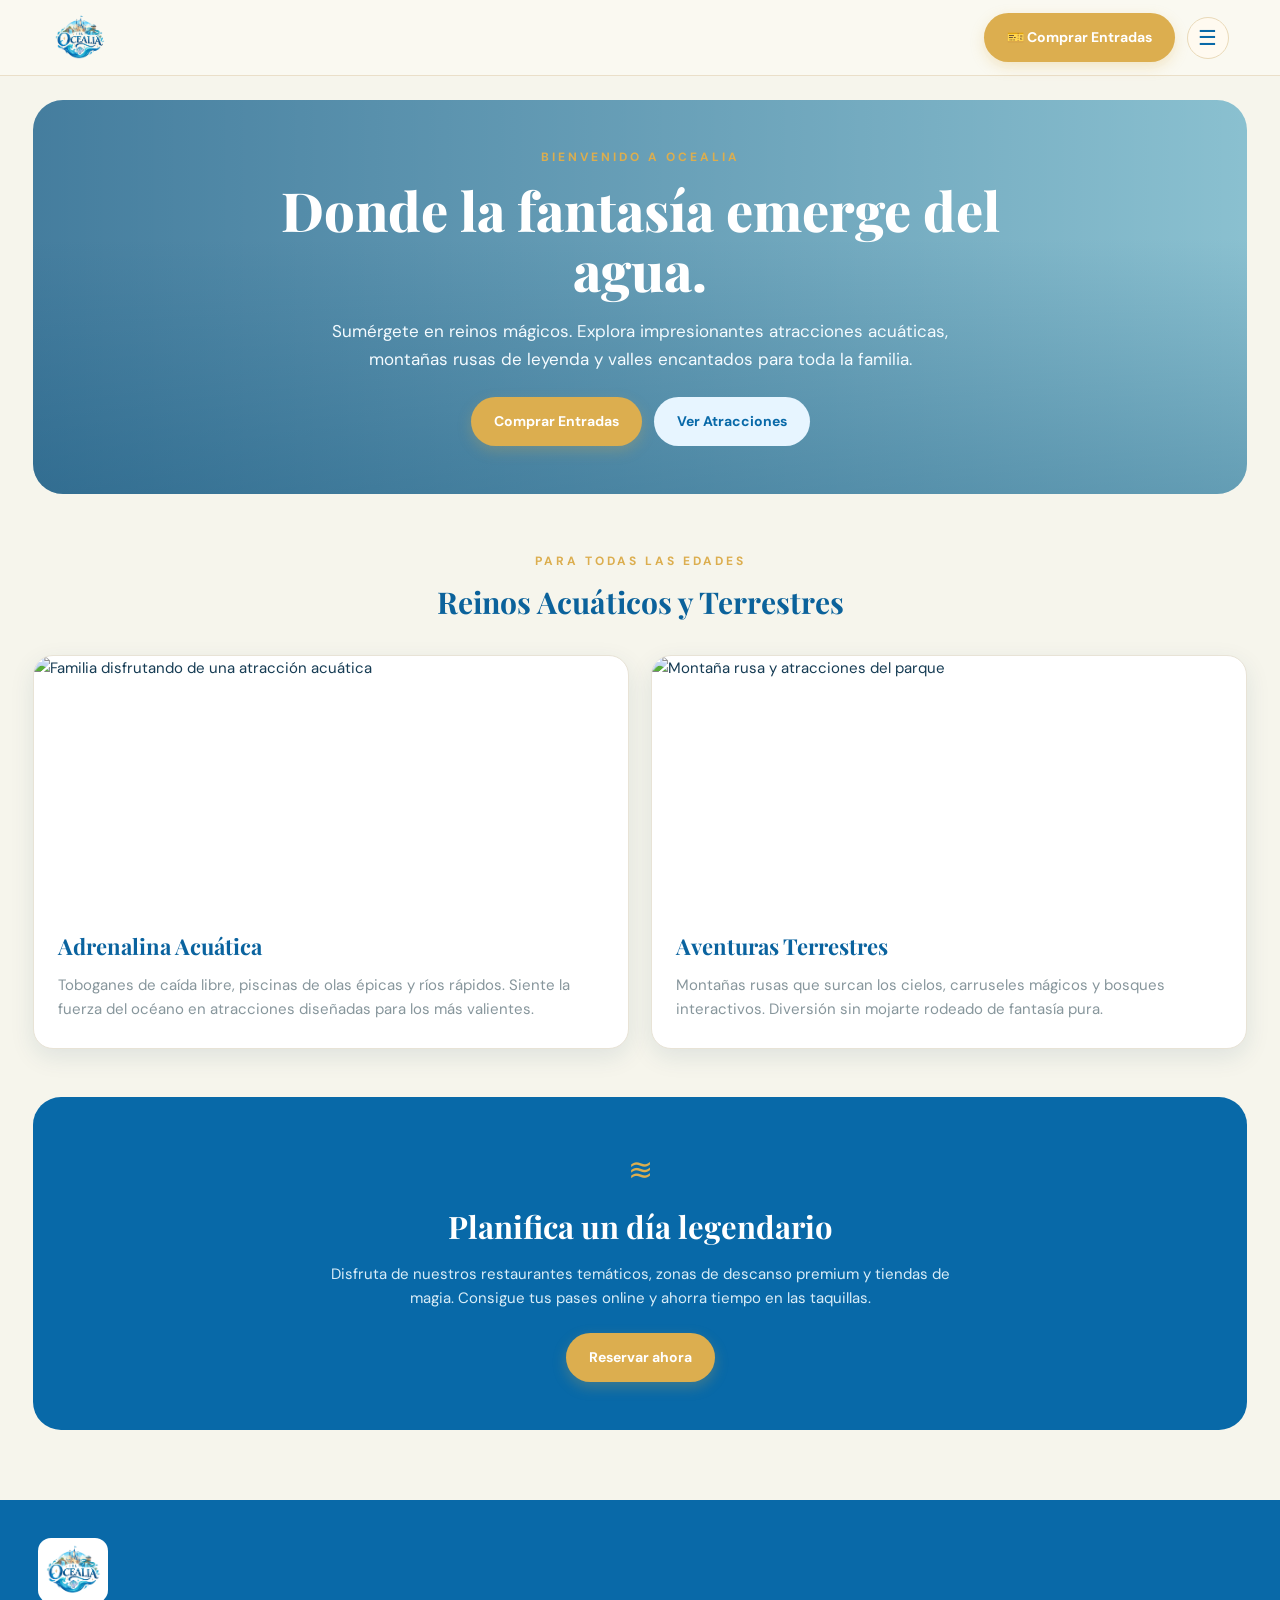
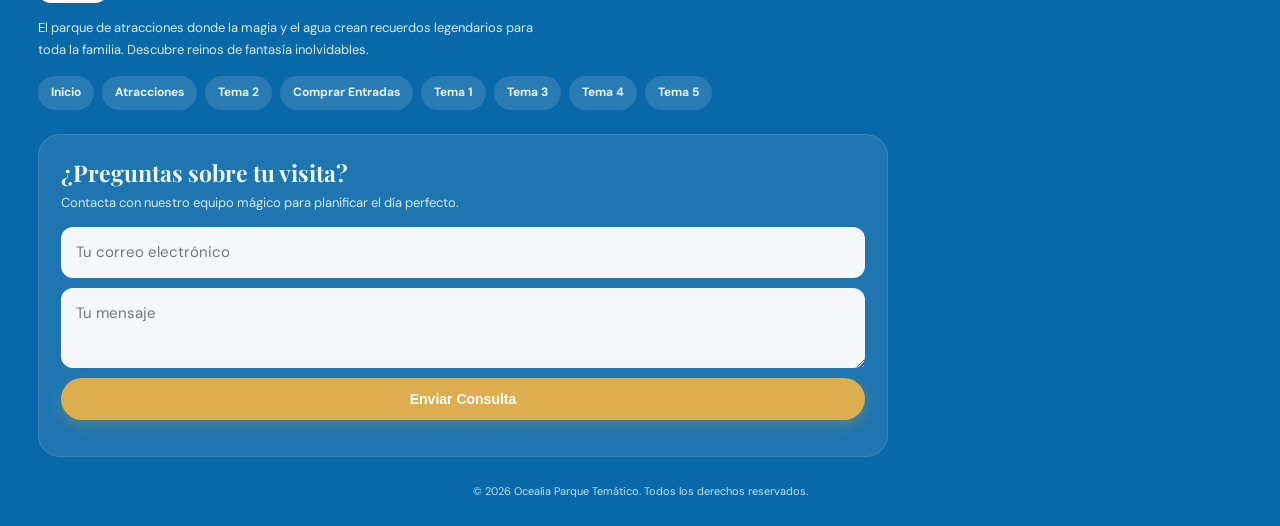
==== commit 479c39d4: "Update index.html" ====
--- a/index.html
+++ b/index.html
@@ -1 +1 @@
-<!doctype html><html lang="es"><head><meta charset="utf-8"><meta name="viewport" content="width=device-width,initial-scale=1"><meta name="theme-color" content="#0869a8"><title>Parque de Atracciones Fantasía Acuática | Ocealia</title><link rel="stylesheet" href="styles.css"></head><body><header class="site-header"><a class="brand" href="index.html" aria-label="Ocealia inicio"><img src="assets/logo-ocealia.png" alt="Logotipo de Ocealia"></a><div class="header-actions"><a class="btn btn-gold" href="attractions.html">🎫 Comprar Entradas</a><button class="menu-toggle" aria-label="Abrir menú" aria-expanded="false">☰</button></div><nav class="nav"><a href="index.html">Inicio</a><a href="attractions.html">Atracciones</a><a href="careers.html">Tema 1</a><a href="tema2.html">Tema 2</a><a href="tema3.html">Tema 3</a><a href="tema4.html">Tema 4</a><a href="tema5.html">Tema 5</a></nav></header><main><section class="hero"><div class="hero-content"><div class="eyebrow">Bienvenido a Ocealia</div><h1>Donde la fantasía emerge del agua.</h1><p>Sumérgete en reinos mágicos. Explora impresionantes atracciones acuáticas, montañas rusas de leyenda y valles encantados para toda la familia.</p><div class="hero-buttons"><a class="btn btn-gold" href="#entradas">Comprar Entradas</a><a class="btn btn-light" href="attractions.html">Ver Atracciones</a></div></div></section><section class="section-heading"><div class="eyebrow">Para todas las edades</div><h2>Reinos Acuáticos y Terrestres</h2></section><section class="feature-grid"><article class="feature-card"><img src="https://files.cdn-files-a.com/uploads/12436920/800_6ad27c5ea5ab6.jpg" alt="Familia disfrutando de una atracción acuática"><div class="feature-copy"><h3>Adrenalina Acuática</h3><p>Toboganes de caída libre, piscinas de olas épicas y ríos rápidos. Siente la fuerza del océano en atracciones diseñadas para los más valientes.</p></div></article><article class="feature-card"><img src="https://files.cdn-files-a.com/uploads/12436920/800_6ad27c717a47e.png" alt="Montaña rusa y atracciones del parque"><div class="feature-copy"><h3>Aventuras Terrestres</h3><p>Montañas rusas que surcan los cielos, carruseles mágicos y bosques interactivos. Diversión sin mojarte rodeado de fantasía pura.</p></div></article></section><section class="blue-cta" id="entradas"><div class="wave">≋</div><h2>Planifica un día legendario</h2><p>Disfruta de nuestros restaurantes temáticos, zonas de descanso premium y tiendas de magia. Consigue tus pases online y ahorra tiempo en las taquillas.</p><a class="btn btn-gold" href="attractions.html">Reservar ahora</a></section></main><footer class="footer"><div class="footer-inner"><img class="footer-brand" src="assets/logo-ocealia.png" alt="Ocealia"><p>El parque de atracciones donde la magia y el agua crean recuerdos legendarios para toda la familia. Descubre reinos de fantasía inolvidables.</p><nav class="footer-links"><a href="index.html">Inicio</a><a href="attractions.html">Atracciones</a><a href="tema2.html">Mapa y Horarios</a><a href="index.html#entradas">Comprar Entradas</a><a href="careers.html">Tema 1</a><a href="tema3.html">Tema 3</a><a href="tema4.html">Tema 4</a><a href="tema5.html">Tema 5</a></nav><div class="contact-box"><h3>¿Preguntas sobre tu visita?</h3><p>Contacta con nuestro equipo mágico para planificar el día perfecto.</p><form data-demo><div class="form-row"><input type="email" placeholder="Tu correo electrónico" required><textarea placeholder="Tu mensaje" required></textarea></div><button class="btn btn-gold" type="submit">Enviar Consulta</button><p class="form-message" aria-live="polite"></p></form></div><div class="copyright">© 2026 Ocealia Parque Temático. Todos los derechos reservados.</div></div></footer><script src="script.js"></script></body></html>
+<!doctype html><html lang="es"><head><meta charset="utf-8"><meta name="viewport" content="width=device-width,initial-scale=1"><meta name="theme-color" content="#0869a8"><title>Parque de Atracciones Fantasía Acuática | Ocealia</title><link rel="stylesheet" href="styles.css"></head><body><header class="site-header"><a class="brand" href="index.html" aria-label="Ocealia inicio"><img src="assets/logo-ocealia.png" alt="Logotipo de Ocealia"></a><div class="header-actions"><a class="btn btn-gold" href="entradas.html">🎫 Comprar Entradas</a><button class="menu-toggle" aria-label="Abrir menú" aria-expanded="false">☰</button></div><nav class="nav"><a href="index.html">Inicio</a><a href="attractions.html">Atracciones</a><a href="careers.html">Tema 1</a><a href="tema2.html">Tema 2</a><a href="tema3.html">Tema 3</a><a href="tema4.html">Tema 4</a><a href="tema5.html">Tema 5</a></nav></header><main><section class="hero"><div class="hero-content"><div class="eyebrow">Bienvenido a Ocealia</div><h1>Donde la fantasía emerge del agua.</h1><p>Sumérgete en reinos mágicos. Explora impresionantes atracciones acuáticas, montañas rusas de leyenda y valles encantados para toda la familia.</p><div class="hero-buttons"><a class="btn btn-gold" href="entradas.html">Comprar Entradas</a><a class="btn btn-light" href="attractions.html">Ver Atracciones </a></div></div></section><section class="section-heading"><div class="eyebrow">Para todas las edades</div><h2>Reinos Acuáticos y Terrestres</h2></section><section class="feature-grid"><article class="feature-card"><img src="https://files.cdn-files-a.com/uploads/12436920/800_6ad27c5ea5ab6.jpg" alt="Familia disfrutando de una atracción acuática"><div class="feature-copy"><h3>Adrenalina Acuática</h3><p>Toboganes de caída libre, piscinas de olas épicas y ríos rápidos. Siente la fuerza del océano en atracciones diseñadas para los más valientes.</p></div></article><article class="feature-card"><img src="https://files.cdn-files-a.com/uploads/12436920/800_6ad27c717a47e.png" alt="Montaña rusa y atracciones del parque"><div class="feature-copy"><h3>Aventuras Terrestres</h3><p>Montañas rusas que surcan los cielos, carruseles mágicos y bosques interactivos. Diversión sin mojarte rodeado de fantasía pura.</p></div></article></section><section class="blue-cta" id="entradas"><div class="wave">≋</div><h2>Planifica un día legendario</h2><p>Disfruta de nuestros restaurantes temáticos, zonas de descanso premium y tiendas de magia. Consigue tus pases online y ahorra tiempo en las taquillas.</p><a class="btn btn-gold" href="entradas.html">Reservar ahora</a></section></main><footer class="footer"><div class="footer-inner"><img class="footer-brand" src="assets/logo-ocealia.png" alt="Ocealia"><p>El parque de atracciones donde la magia y el agua crean recuerdos legendarios para toda la familia. Descubre reinos de fantasía inolvidables.</p><nav class="footer-links"><a href="index.html">Inicio</a><a href="attractions.html">Atracciones</a><a href="tema2.html">Tema 2</a><a href="entradas.html">Comprar Entradas</a><a href="careers.html">Tema 1</a><a href="tema3.html">Tema 3</a><a href="tema4.html">Tema 4</a><a href="tema5.html">Tema 5</a></nav><div class="contact-box"><h3>¿Preguntas sobre tu visita?</h3><p>Contacta con nuestro equipo mágico para planificar el día perfecto.</p><form data-demo><div class="form-row"><input type="email" placeholder="Tu correo electrónico" required><textarea placeholder="Tu mensaje" required></textarea></div><button class="btn btn-gold" type="submit">Enviar Consulta</button><p class="form-message" aria-live="polite"></p></form></div><div class="copyright">© 2026 Ocealia Parque Temático. Todos los derechos reservados.</div></div></footer><script src="script.js"></script></body></html>
--- a/styles.css
+++ b/styles.css
@@ -57,3 +57,317 @@
 .t2-page{--t2-ink:#123c58;--t2-blue:#0876ad;--t2-aqua:#20a6b4;--t2-gold:#c99d4d;--t2-cream:#f7f4ec;color:var(--t2-ink)}
 .t2-page section{scroll-margin-top:105px}.t2-hero{max-width:1240px;margin:36px auto 24px;padding:54px 5%;min-height:340px;border-radius:28px;background:linear-gradient(120deg,#073e68,#0879ad 62%,#25a5b3);color:#fff;display:grid;grid-template-columns:1.2fr .8fr;gap:35px;align-items:center;overflow:hidden;position:relative}.t2-hero .eyebrow{color:#f2d99e;letter-spacing:2px}.t2-kicker{display:inline-block;margin-top:15px;padding:6px 13px;border:1px solid #e6c77d;border-radius:30px;color:#f5d99b;font-size:12px;letter-spacing:2px}.t2-hero h1{font:clamp(36px,5vw,58px)/1.06 Georgia,serif;margin:15px 0}.t2-hero p{max-width:600px;font-size:17px;line-height:1.7;color:#e8f4f8}.t2-hero-tags{display:flex;flex-wrap:wrap;gap:9px;margin-top:22px}.t2-hero-tags span{border:1px solid #ffffff55;border-radius:30px;padding:7px 12px;font-size:12px}.t2-hero-art{min-height:230px;display:grid;place-items:center;position:relative}.t2-orbit{position:absolute;font-size:190px;color:#ffffff20;right:15%;top:-40px}.t2-hero-card{position:relative;width:min(290px,100%);padding:28px;border-radius:20px;background:#ffffffed;color:#124563;box-shadow:0 20px 55px #00345255;transform:rotate(3deg)}.t2-hero-card span,.t2-hero-card small{display:block;color:#a17c36;letter-spacing:2px;font-size:10px}.t2-hero-card strong{display:block;font:26px/1.2 Georgia,serif;margin:22px 0}.t2-index{max-width:1160px;margin:0 auto 55px;padding:12px;display:flex;gap:8px;justify-content:center;flex-wrap:wrap;background:#f1f6f7;border-radius:16px}.t2-index a{padding:10px 13px;border-radius:10px;text-decoration:none;color:#164763;font-size:13px}.t2-index a:hover{background:#fff;box-shadow:0 5px 16px #0b42601a}.t2-index b{color:#bd9140;margin-right:5px}.t2-section{max-width:1160px;margin:0 auto;padding:48px 24px 62px}.t2-tint{max-width:none;background:linear-gradient(180deg,#f2f7f7,#f8f6ef)}.t2-tint>*{max-width:1112px;margin-left:auto;margin-right:auto}.t2-section-head{display:flex;gap:20px;align-items:flex-start;margin-bottom:32px}.t2-number{flex:0 0 58px;height:58px;border-radius:18px;background:#0b6fa4;color:white;display:grid;place-items:center;font:26px Georgia,serif;box-shadow:0 8px 20px #0b6fa433}.t2-section-head .eyebrow{color:#b58a3e;letter-spacing:2px;font-size:11px;font-weight:700}.t2-section-head h2{font:clamp(26px,3.2vw,38px)/1.15 Georgia,serif;margin:6px 0;color:#123e5b}.t2-job-grid{display:grid;grid-template-columns:repeat(2,minmax(0,1fr));gap:22px}.t2-job-card{background:white;border:1px solid #e1e9e9;border-radius:20px;padding:25px;box-shadow:0 10px 28px #17445b0c;border-top:5px solid #20a4b1}.t2-job-card.finance{border-top-color:#c69a4b}.t2-card-top{display:flex;align-items:center;gap:10px;margin-bottom:18px}.t2-icon{width:39px;height:39px;border-radius:13px;background:#e5f5f5;display:grid;place-items:center;color:#087aa1;font-size:22px}.finance .t2-icon{background:#f8f0df;color:#a17a32}.t2-label{font-size:10px;font-weight:800;letter-spacing:1.5px;color:#a17b38}.t2-job-card h3{font:25px/1.2 Georgia,serif;margin:0 0 10px}.t2-dept{font-size:13px;color:#668091}.t2-job-card h4{margin:22px 0 6px;color:#0875a1}.t2-job-card p,.t2-job-card li{line-height:1.65;font-size:14px}.t2-job-card details{border-top:1px solid #e8eeee;margin-top:13px;padding-top:12px}.t2-job-card summary{cursor:pointer;font-weight:700;color:#135273;list-style:none}.t2-job-card summary:after{content:'+';float:right;color:#bd9140;font-size:20px}.t2-job-card details[open] summary:after{content:'−'}.t2-job-card details ul{padding-left:20px}.t2-feature{display:grid;grid-template-columns:58px 1fr;gap:20px;padding:28px;background:white;border-radius:20px;box-shadow:0 10px 30px #17445b0d}.t2-feature-icon{width:54px;height:54px;border-radius:17px;background:#e4f4f4;color:#0878a2;display:grid;place-items:center;font-size:30px}.t2-feature h3,.t2-subtitle{font:26px Georgia,serif;margin:0 0 14px}.t2-feature p,.t2-method-grid p,.t2-method-grid li{font-size:14px;line-height:1.7}.t2-chip-list{display:flex;flex-wrap:wrap;gap:8px;padding:0;list-style:none}.t2-chip-list li{background:#edf6f5;border-radius:30px;padding:7px 12px;font-size:12px}.t2-question-grid{display:grid;grid-template-columns:repeat(2,1fr);gap:9px}.t2-question-grid div{padding:12px 15px;background:#f7f4ec;border-radius:10px;font-size:13px}.t2-subtitle{margin:35px 0 17px}.t2-method-grid{display:grid;grid-template-columns:1.3fr .7fr;gap:18px}.t2-method-grid article{background:#fff;border-radius:18px;padding:24px;border:1px solid #e4ebeb}.t2-method-grid article>span{color:#c69a4b;font:28px Georgia,serif}.t2-method-grid h3{font:22px Georgia,serif}.t2-table-wrap{margin:20px 0 30px;padding:24px;background:white;border-radius:18px;box-shadow:0 8px 25px #17445b0c;overflow-x:auto}.t2-table-wrap>h3{text-align:center;font:18px Georgia,serif;letter-spacing:1px}.t2-table-title{margin:20px 0 12px;padding:13px 17px;background:#0a6fa4;color:#fff;border-radius:10px;font:20px Georgia,serif}.t2-table{border-collapse:collapse;width:100%;font-size:14px}.t2-table th{background:#eaf3f4;text-align:left;color:#174b68}.t2-table th,.t2-table td{padding:12px 14px;border-bottom:1px solid #e8eeee;vertical-align:top}.t2-table td:first-child{width:32%;font-weight:700;color:#24536b}.t2-table tr:hover td{background:#fbfaf5}.t2-profile{background:white;border-radius:20px;overflow:hidden;margin:22px 0;box-shadow:0 10px 28px #17445b0c}.t2-profile-head{padding:24px 28px;background:linear-gradient(110deg,#0a4772,#0a83b0);color:white}.t2-profile-head.aqua{background:linear-gradient(110deg,#087a91,#24a9ad)}.t2-profile-head span{font-size:10px;letter-spacing:2px;color:#f3d99e}.t2-profile-head h3{font:26px Georgia,serif;margin:9px 0 0}.t2-profile-grid{padding:22px;display:grid;grid-template-columns:repeat(2,minmax(0,1fr));gap:14px}.t2-profile-grid article{padding:19px;background:#f7f8f5;border-radius:13px;border-left:3px solid #c9a45e}.t2-profile-grid h4{margin:0 0 12px;color:#0c709a;font:19px Georgia,serif}.t2-profile-grid p,.t2-profile-grid li{font-size:13px;line-height:1.65}.t2-profile-grid ul{padding-left:18px}.t2-profesiogram{background:#fff;border:1px solid #e2e9e8;border-radius:20px;padding:25px;margin:22px 0;box-shadow:0 9px 25px #17445b0b}.t2-prof-head{padding:22px;border-radius:15px;background:#eaf5f5}.t2-prof-head span{font-size:11px;letter-spacing:1.5px;font-weight:800;color:#a17b38}.t2-prof-head h3{font:25px Georgia,serif;margin:10px 0}.t2-prof-head li{line-height:1.7;font-size:14px}.t2-profesiogram>h4{font:20px Georgia,serif;color:#0b719a;margin:26px 0 10px}.t2-rating-table{width:100%;border-collapse:collapse;font-size:14px}.t2-rating-table th,.t2-rating-table td{padding:11px 14px;border-bottom:1px solid #e8eeee;text-align:left}.t2-rating-table th{background:#f1f5f3;color:#164b67}.t2-rating-table td:last-child{width:28%;font-weight:700;color:#a17b38}.t2-rating-table td b{display:inline-grid;place-items:center;width:28px;height:28px;background:#e3f3f1;color:#087c92;border-radius:50%}.t2-profesiogram>ul{line-height:1.8;font-size:14px}.finance-prof .t2-prof-head{background:#f8f1e3}.t2-competency-grid{display:grid;grid-template-columns:1fr 1fr;gap:20px}.t2-competency{background:#fff;border-radius:19px;padding:25px;border-top:5px solid #c49a4b;box-shadow:0 9px 25px #17445b0b}.t2-competency.lifeguard{border-top-color:#20a6b4}.t2-competency h3{font:25px Georgia,serif;margin:0 0 12px}.t2-competency p,.t2-competency li{font-size:14px;line-height:1.65}.t2-competency-block{padding:14px 0;border-top:1px solid #e8eeee}.t2-competency-block>b{color:#0c7197}.t2-competency-block ul{padding-left:20px}.t2-forecast{display:grid;grid-template-columns:.8fr 1.2fr;gap:20px}.t2-forecast-main{padding:30px;border-radius:20px;background:linear-gradient(145deg,#0a4a73,#087ba8);color:#fff}.t2-forecast-main .t2-label{color:#f1d69a}.t2-big-stat{font:100px/.95 Georgia,serif;color:#f0d99f;margin:25px 0 18px}.t2-forecast-main p{font-size:14px;line-height:1.75}.t2-forecast-tech{padding:28px;background:#f5f7f3;border-radius:20px}.t2-forecast-tech h3{font:22px Georgia,serif}.t2-tech-item{display:flex;gap:15px;padding:15px 0;border-top:1px solid #dce7e5;align-items:flex-start}.t2-tech-item>span{flex:0 0 35px;height:35px;border-radius:11px;background:#0b7da4;color:#fff;display:grid;place-items:center;font-size:12px}.t2-tech-item p{margin:3px 0;font-size:14px;line-height:1.6}.t2-end{margin:20px auto 55px;max-width:1160px;text-align:center;padding:55px 20px;border-radius:25px;background:linear-gradient(110deg,#073e68,#0b83aa);color:white}.t2-end>span{font-size:11px;letter-spacing:3px;color:#f0d69a}.t2-end h2{font:34px Georgia,serif;margin:14px 0}.t2-end p{color:#e5f2f4}.t2-end .btn{display:inline-block;margin-top:14px;text-decoration:none}
 @media(max-width:800px){.t2-hero{margin:18px 14px;padding:34px 25px;grid-template-columns:1fr}.t2-hero-art{min-height:190px}.t2-job-grid,.t2-method-grid,.t2-profile-grid,.t2-competency-grid,.t2-forecast{grid-template-columns:1fr}.t2-section{padding:36px 16px 45px}.t2-section-head{gap:13px}.t2-number{flex-basis:45px;height:45px}.t2-feature{grid-template-columns:1fr}.t2-question-grid{grid-template-columns:1fr}.t2-index{margin:0 12px 25px}.t2-index a{font-size:12px;padding:8px}.t2-table-wrap{padding:15px}.t2-table{min-width:560px}.t2-rating-table{min-width:430px}.t2-profesiogram{overflow-x:auto;padding:15px}.t2-end{margin:10px 14px 35px}}
+
+
+/* =====================================
+   VALORACIÓN DE CANDIDATURAS - TEMA 3
+===================================== */
+
+.valoracion-candidaturas {
+    margin: 55px auto;
+    max-width: 1050px;
+    padding: 35px;
+    border-radius: 24px;
+    background: #f7fbfa;
+    color: #294b4b;
+    box-shadow: 0 8px 30px rgba(35, 75, 75, 0.07);
+}
+
+.valoracion-header {
+    text-align: center;
+    margin-bottom: 30px;
+}
+
+.valoracion-etiqueta {
+    display: inline-block;
+    padding: 8px 15px;
+    border-radius: 30px;
+    background: #dcefeb;
+    color: #397c73;
+    font-size: 11px;
+    font-weight: 700;
+    letter-spacing: 2px;
+}
+
+.valoracion-header h2 {
+    margin: 18px 0;
+    color: #245c59;
+    font-size: clamp(24px, 4vw, 34px);
+}
+
+.valoracion-header p,
+.valoracion-texto p {
+    line-height: 1.8;
+    color: #607575;
+}
+
+.valoracion-texto {
+    margin: 25px 0;
+}
+
+/* Tabla visual de puntuación */
+
+.tabla-valoracion {
+    padding: 28px;
+    margin: 30px 0;
+    background: #ffffff;
+    border-radius: 20px;
+    border: 1px solid #e4efec;
+}
+
+.tabla-valoracion h3,
+.aplicacion-criterios h3,
+.decision-final h3 {
+    color: #28645f;
+    font-size: 22px;
+    margin: 0 0 8px;
+}
+
+.tabla-subtitulo {
+    color: #829594;
+    font-size: 13px;
+    margin-bottom: 25px;
+}
+
+.criterio-valoracion {
+    display: flex;
+    align-items: center;
+    gap: 18px;
+    padding: 18px;
+    margin: 13px 0;
+    border-radius: 15px;
+    transition: transform 0.25s ease, box-shadow 0.25s ease;
+}
+
+.criterio-valoracion:hover {
+    transform: translateY(-3px);
+    box-shadow: 0 7px 18px rgba(35, 75, 75, 0.09);
+}
+
+.criterio-1 {
+    background: #e7f2ef;
+}
+
+.criterio-2 {
+    background: #e9eff9;
+}
+
+.criterio-3 {
+    background: #f9f0e2;
+}
+
+.criterio-4 {
+    background: #f5eaf1;
+}
+
+.criterio-icono {
+    display: flex;
+    align-items: center;
+    justify-content: center;
+    min-width: 42px;
+    height: 42px;
+    border-radius: 12px;
+    background: rgba(255, 255, 255, 0.8);
+    font-size: 13px;
+    font-weight: 800;
+    color: #426d69;
+}
+
+.criterio-info {
+    flex: 1;
+    min-width: 0;
+}
+
+.criterio-info strong {
+    display: block;
+    font-size: 15px;
+    color: #355957;
+    margin-bottom: 5px;
+}
+
+.criterio-info span {
+    display: block;
+    font-size: 12px;
+    color: #718483;
+    line-height: 1.5;
+}
+
+.barra-fondo {
+    height: 7px;
+    width: 100%;
+    max-width: 300px;
+    margin-top: 12px;
+    border-radius: 20px;
+    background: rgba(255, 255, 255, 0.8);
+    overflow: hidden;
+}
+
+.barra-progreso {
+    height: 100%;
+    border-radius: 20px;
+}
+
+.progreso-30 {
+    width: 100%;
+    background: #6ca99c;
+}
+
+.progreso-25 {
+    width: 83.33%;
+    background: #d5a45e;
+}
+
+.progreso-15 {
+    width: 50%;
+    background: #b985a5;
+}
+
+.criterio-puntos {
+    min-width: 65px;
+    text-align: center;
+    font-size: 24px;
+    font-weight: 800;
+    color: #426d69;
+}
+
+.criterio-puntos small {
+    display: block;
+    font-size: 10px;
+    font-weight: 600;
+    color: #829594;
+}
+
+.total-valoracion {
+    display: flex;
+    align-items: center;
+    justify-content: space-between;
+    gap: 15px;
+    margin-top: 22px;
+    padding: 20px;
+    border-radius: 14px;
+    background: #285f5a;
+    color: white;
+}
+
+.total-valoracion span {
+    font-size: 12px;
+    font-weight: 700;
+    letter-spacing: 1.5px;
+}
+
+.total-valoracion strong {
+    font-size: 27px;
+}
+
+.total-valoracion small {
+    font-size: 12px;
+    font-weight: 400;
+}
+
+/* Aplicación de los criterios */
+
+.aplicacion-criterios {
+    margin-top: 40px;
+}
+
+.puesto-valoracion {
+    display: flex;
+    align-items: flex-start;
+    gap: 18px;
+    margin-top: 18px;
+    padding: 22px;
+    border-radius: 16px;
+    background: white;
+    border: 1px solid #e4efec;
+}
+
+.puesto-icono {
+    display: flex;
+    align-items: center;
+    justify-content: center;
+    min-width: 48px;
+    height: 48px;
+    border-radius: 14px;
+    background: #e5f1ee;
+    font-size: 22px;
+}
+
+.puesto-valoracion h4 {
+    margin: 2px 0 9px;
+    color: #326c65;
+    font-size: 16px;
+}
+
+.puesto-valoracion p,
+.decision-final p {
+    margin: 0;
+    color: #657b79;
+    font-size: 14px;
+    line-height: 1.8;
+}
+
+.decision-final {
+    margin-top: 30px;
+    padding: 25px;
+    border-left: 4px solid #78aaa0;
+    border-radius: 0 15px 15px 0;
+    background: #eaf3f0;
+}
+
+.decision-final p {
+    margin-top: 12px;
+}
+
+/* Adaptación a móviles */
+
+@media (max-width: 600px) {
+    .valoracion-candidaturas {
+        padding: 20px 15px;
+        margin: 30px auto;
+    }
+
+    .tabla-valoracion {
+        padding: 17px 12px;
+    }
+
+    .criterio-valoracion {
+        gap: 10px;
+        padding: 13px 10px;
+    }
+
+    .criterio-icono {
+        min-width: 34px;
+        height: 34px;
+        font-size: 11px;
+    }
+
+    .criterio-info strong {
+        font-size: 13px;
+    }
+
+    .criterio-info span {
+        font-size: 11px;
+    }
+
+    .criterio-puntos {
+        min-width: 48px;
+        font-size: 20px;
+    }
+
+    .total-valoracion {
+        padding: 16px;
+    }
+
+    .total-valoracion span {
+        font-size: 10px;
+    }
+
+    .total-valoracion strong {
+        font-size: 22px;
+    }
+
+    .puesto-valoracion {
+        padding: 16px;
+        gap: 12px;
+    }
+}
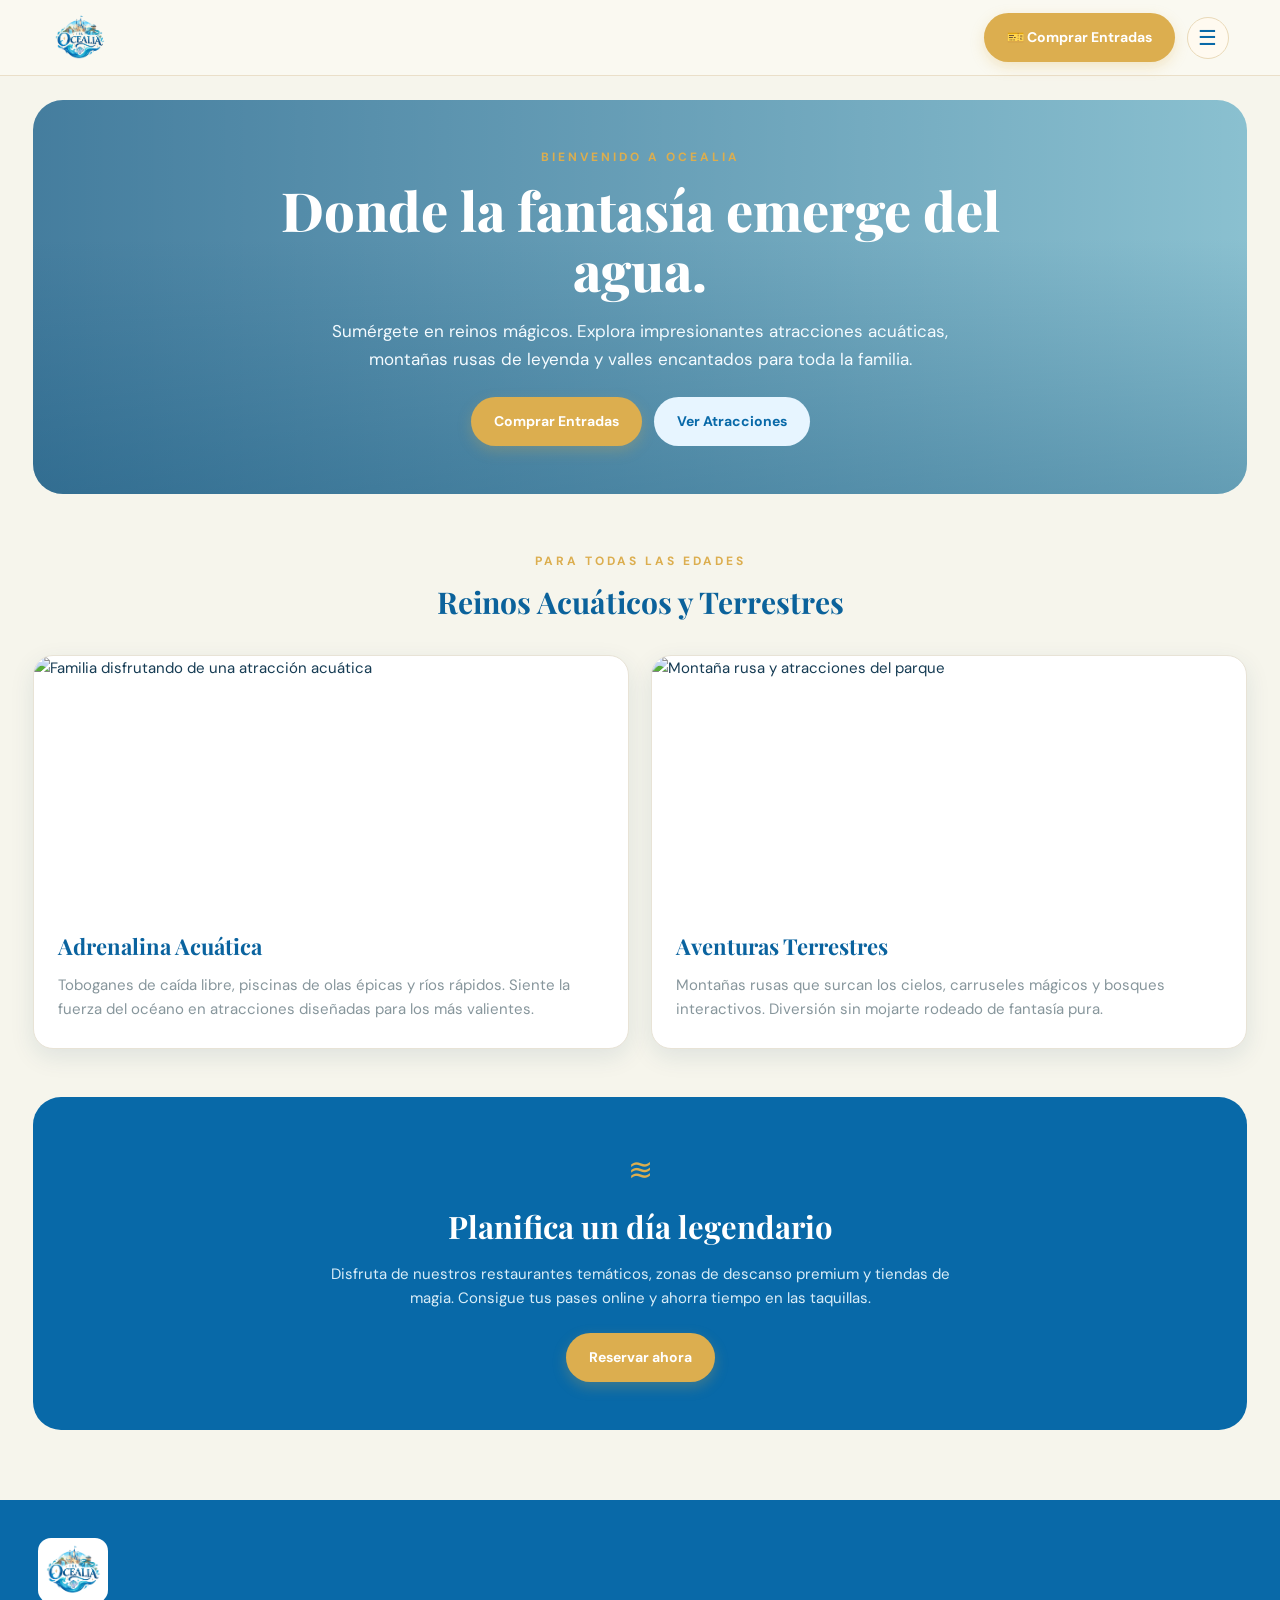
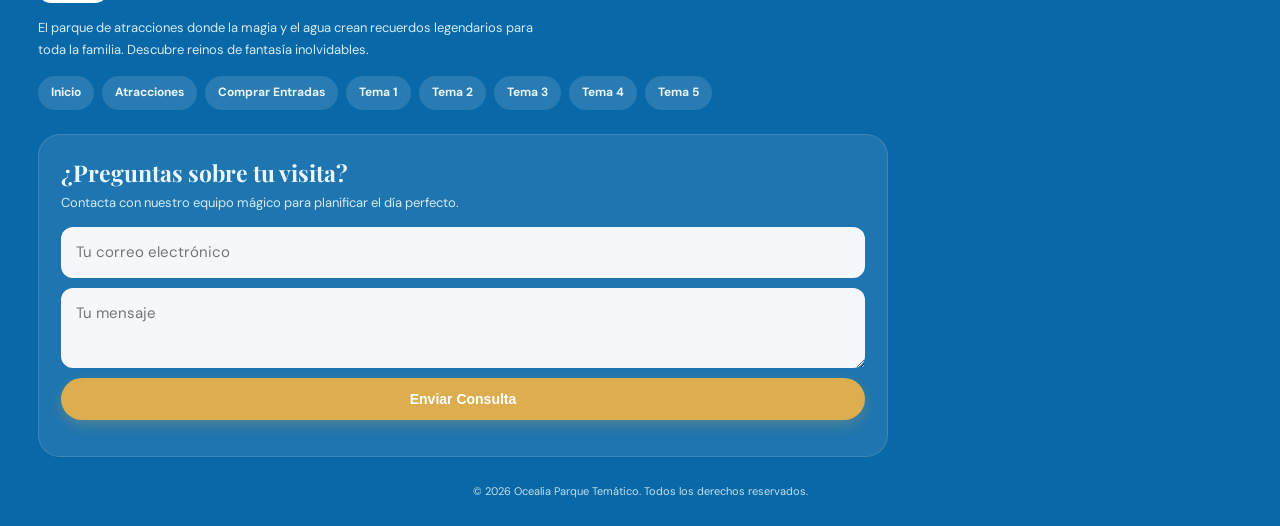
==== commit e28e0d22: "Update index.html" ====
--- a/index.html
+++ b/index.html
@@ -1 +1 @@
-<!doctype html><html lang="es"><head><meta charset="utf-8"><meta name="viewport" content="width=device-width,initial-scale=1"><meta name="theme-color" content="#0869a8"><title>Parque de Atracciones Fantasía Acuática | Ocealia</title><link rel="stylesheet" href="styles.css"></head><body><header class="site-header"><a class="brand" href="index.html" aria-label="Ocealia inicio"><img src="assets/logo-ocealia.png" alt="Logotipo de Ocealia"></a><div class="header-actions"><a class="btn btn-gold" href="entradas.html">🎫 Comprar Entradas</a><button class="menu-toggle" aria-label="Abrir menú" aria-expanded="false">☰</button></div><nav class="nav"><a href="index.html">Inicio</a><a href="attractions.html">Atracciones</a><a href="careers.html">Tema 1</a><a href="tema2.html">Tema 2</a><a href="tema3.html">Tema 3</a><a href="tema4.html">Tema 4</a><a href="tema5.html">Tema 5</a></nav></header><main><section class="hero"><div class="hero-content"><div class="eyebrow">Bienvenido a Ocealia</div><h1>Donde la fantasía emerge del agua.</h1><p>Sumérgete en reinos mágicos. Explora impresionantes atracciones acuáticas, montañas rusas de leyenda y valles encantados para toda la familia.</p><div class="hero-buttons"><a class="btn btn-gold" href="entradas.html">Comprar Entradas</a><a class="btn btn-light" href="attractions.html">Ver Atracciones </a></div></div></section><section class="section-heading"><div class="eyebrow">Para todas las edades</div><h2>Reinos Acuáticos y Terrestres</h2></section><section class="feature-grid"><article class="feature-card"><img src="https://files.cdn-files-a.com/uploads/12436920/800_6ad27c5ea5ab6.jpg" alt="Familia disfrutando de una atracción acuática"><div class="feature-copy"><h3>Adrenalina Acuática</h3><p>Toboganes de caída libre, piscinas de olas épicas y ríos rápidos. Siente la fuerza del océano en atracciones diseñadas para los más valientes.</p></div></article><article class="feature-card"><img src="https://files.cdn-files-a.com/uploads/12436920/800_6ad27c717a47e.png" alt="Montaña rusa y atracciones del parque"><div class="feature-copy"><h3>Aventuras Terrestres</h3><p>Montañas rusas que surcan los cielos, carruseles mágicos y bosques interactivos. Diversión sin mojarte rodeado de fantasía pura.</p></div></article></section><section class="blue-cta" id="entradas"><div class="wave">≋</div><h2>Planifica un día legendario</h2><p>Disfruta de nuestros restaurantes temáticos, zonas de descanso premium y tiendas de magia. Consigue tus pases online y ahorra tiempo en las taquillas.</p><a class="btn btn-gold" href="entradas.html">Reservar ahora</a></section></main><footer class="footer"><div class="footer-inner"><img class="footer-brand" src="assets/logo-ocealia.png" alt="Ocealia"><p>El parque de atracciones donde la magia y el agua crean recuerdos legendarios para toda la familia. Descubre reinos de fantasía inolvidables.</p><nav class="footer-links"><a href="index.html">Inicio</a><a href="attractions.html">Atracciones</a><a href="tema2.html">Tema 2</a><a href="entradas.html">Comprar Entradas</a><a href="careers.html">Tema 1</a><a href="tema3.html">Tema 3</a><a href="tema4.html">Tema 4</a><a href="tema5.html">Tema 5</a></nav><div class="contact-box"><h3>¿Preguntas sobre tu visita?</h3><p>Contacta con nuestro equipo mágico para planificar el día perfecto.</p><form data-demo><div class="form-row"><input type="email" placeholder="Tu correo electrónico" required><textarea placeholder="Tu mensaje" required></textarea></div><button class="btn btn-gold" type="submit">Enviar Consulta</button><p class="form-message" aria-live="polite"></p></form></div><div class="copyright">© 2026 Ocealia Parque Temático. Todos los derechos reservados.</div></div></footer><script src="script.js"></script></body></html>
+<!doctype html><html lang="es"><head><meta charset="utf-8"><meta name="viewport" content="width=device-width,initial-scale=1"><meta name="theme-color" content="#0869a8"><title>Parque de Atracciones Fantasía Acuática | Ocealia</title><link rel="stylesheet" href="styles.css"></head><body><header class="site-header"><a class="brand" href="index.html" aria-label="Ocealia inicio"><img src="assets/logo-ocealia.png" alt="Logotipo de Ocealia"></a><div class="header-actions"><a class="btn btn-gold" href="entradas.html">🎫 Comprar Entradas</a><button class="menu-toggle" aria-label="Abrir menú" aria-expanded="false">☰</button></div><nav class="nav"><a href="index.html">Inicio</a><a href="attractions.html">Atracciones</a><a href="careers.html">Tema 1</a><a href="tema2.html">Tema 2</a><a href="tema3.html">Tema 3</a><a href="tema4.html">Tema 4</a><a href="tema5.html">Tema 5</a></nav></header><main><section class="hero"><div class="hero-content"><div class="eyebrow">Bienvenido a Ocealia</div><h1>Donde la fantasía emerge del agua.</h1><p>Sumérgete en reinos mágicos. Explora impresionantes atracciones acuáticas, montañas rusas de leyenda y valles encantados para toda la familia.</p><div class="hero-buttons"><a class="btn btn-gold" href="entradas.html">Comprar Entradas</a><a class="btn btn-light" href="attractions.html">Ver Atracciones </a></div></div></section><section class="section-heading"><div class="eyebrow">Para todas las edades</div><h2>Reinos Acuáticos y Terrestres</h2></section><section class="feature-grid"><article class="feature-card"><img src="https://files.cdn-files-a.com/uploads/12436920/800_6ad27c5ea5ab6.jpg" alt="Familia disfrutando de una atracción acuática"><div class="feature-copy"><h3>Adrenalina Acuática</h3><p>Toboganes de caída libre, piscinas de olas épicas y ríos rápidos. Siente la fuerza del océano en atracciones diseñadas para los más valientes.</p></div></article><article class="feature-card"><img src="https://files.cdn-files-a.com/uploads/12436920/800_6ad27c717a47e.png" alt="Montaña rusa y atracciones del parque"><div class="feature-copy"><h3>Aventuras Terrestres</h3><p>Montañas rusas que surcan los cielos, carruseles mágicos y bosques interactivos. Diversión sin mojarte rodeado de fantasía pura.</p></div></article></section><section class="blue-cta" id="entradas"><div class="wave">≋</div><h2>Planifica un día legendario</h2><p>Disfruta de nuestros restaurantes temáticos, zonas de descanso premium y tiendas de magia. Consigue tus pases online y ahorra tiempo en las taquillas.</p><a class="btn btn-gold" href="entradas.html">Reservar ahora</a></section></main><footer class="footer"><div class="footer-inner"><img class="footer-brand" src="assets/logo-ocealia.png" alt="Ocealia"><p>El parque de atracciones donde la magia y el agua crean recuerdos legendarios para toda la familia. Descubre reinos de fantasía inolvidables.</p><nav class="footer-links"><a href="index.html">Inicio</a><a href="attractions.html">Atracciones</a><a href="entradas.html">Comprar Entradas</a><a href="careers.html">Tema 1</a><a href="tema2.html">Tema 2</a><a href="tema3.html">Tema 3</a><a href="tema4.html">Tema 4</a><a href="tema5.html">Tema 5</a></nav><div class="contact-box"><h3>¿Preguntas sobre tu visita?</h3><p>Contacta con nuestro equipo mágico para planificar el día perfecto.</p><form data-demo><div class="form-row"><input type="email" placeholder="Tu correo electrónico" required><textarea placeholder="Tu mensaje" required></textarea></div><button class="btn btn-gold" type="submit">Enviar Consulta</button><p class="form-message" aria-live="polite"></p></form></div><div class="copyright">© 2026 Ocealia Parque Temático. Todos los derechos reservados.</div></div></footer><script src="script.js"></script></body></html>
